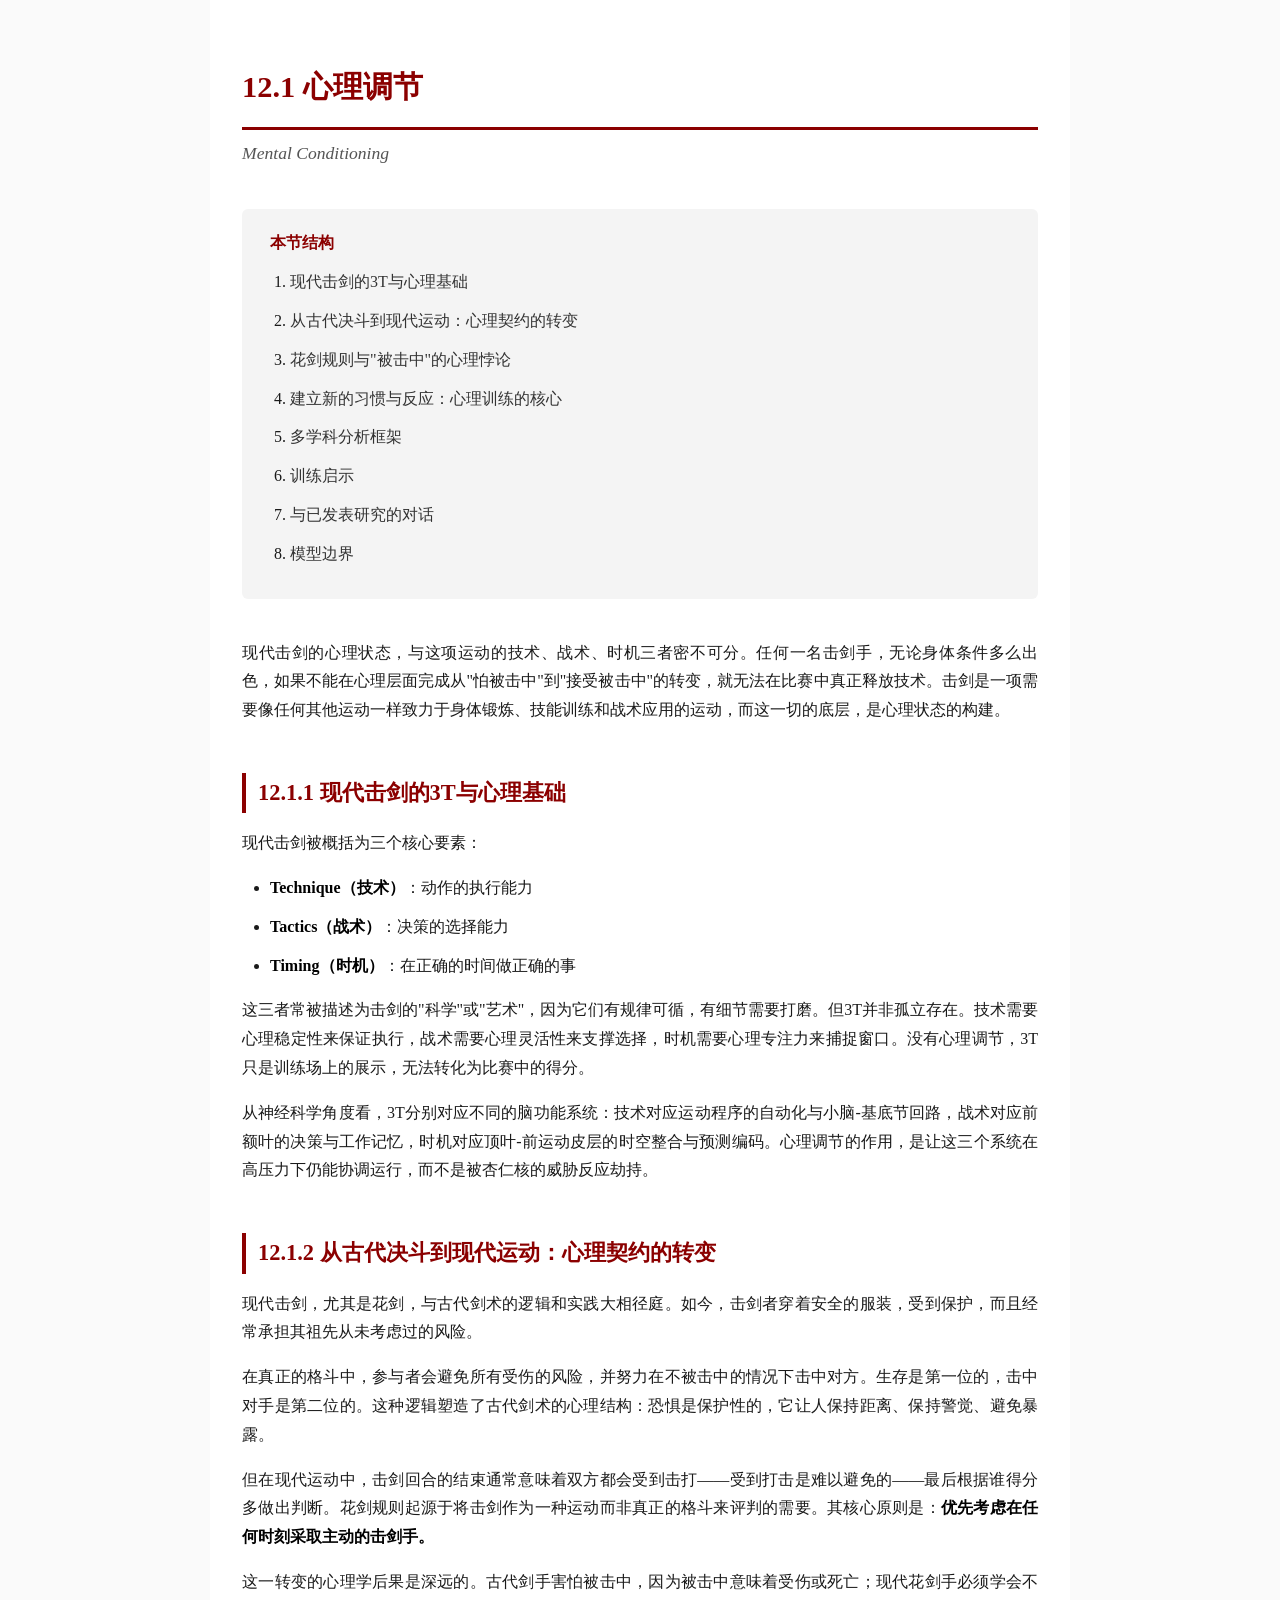
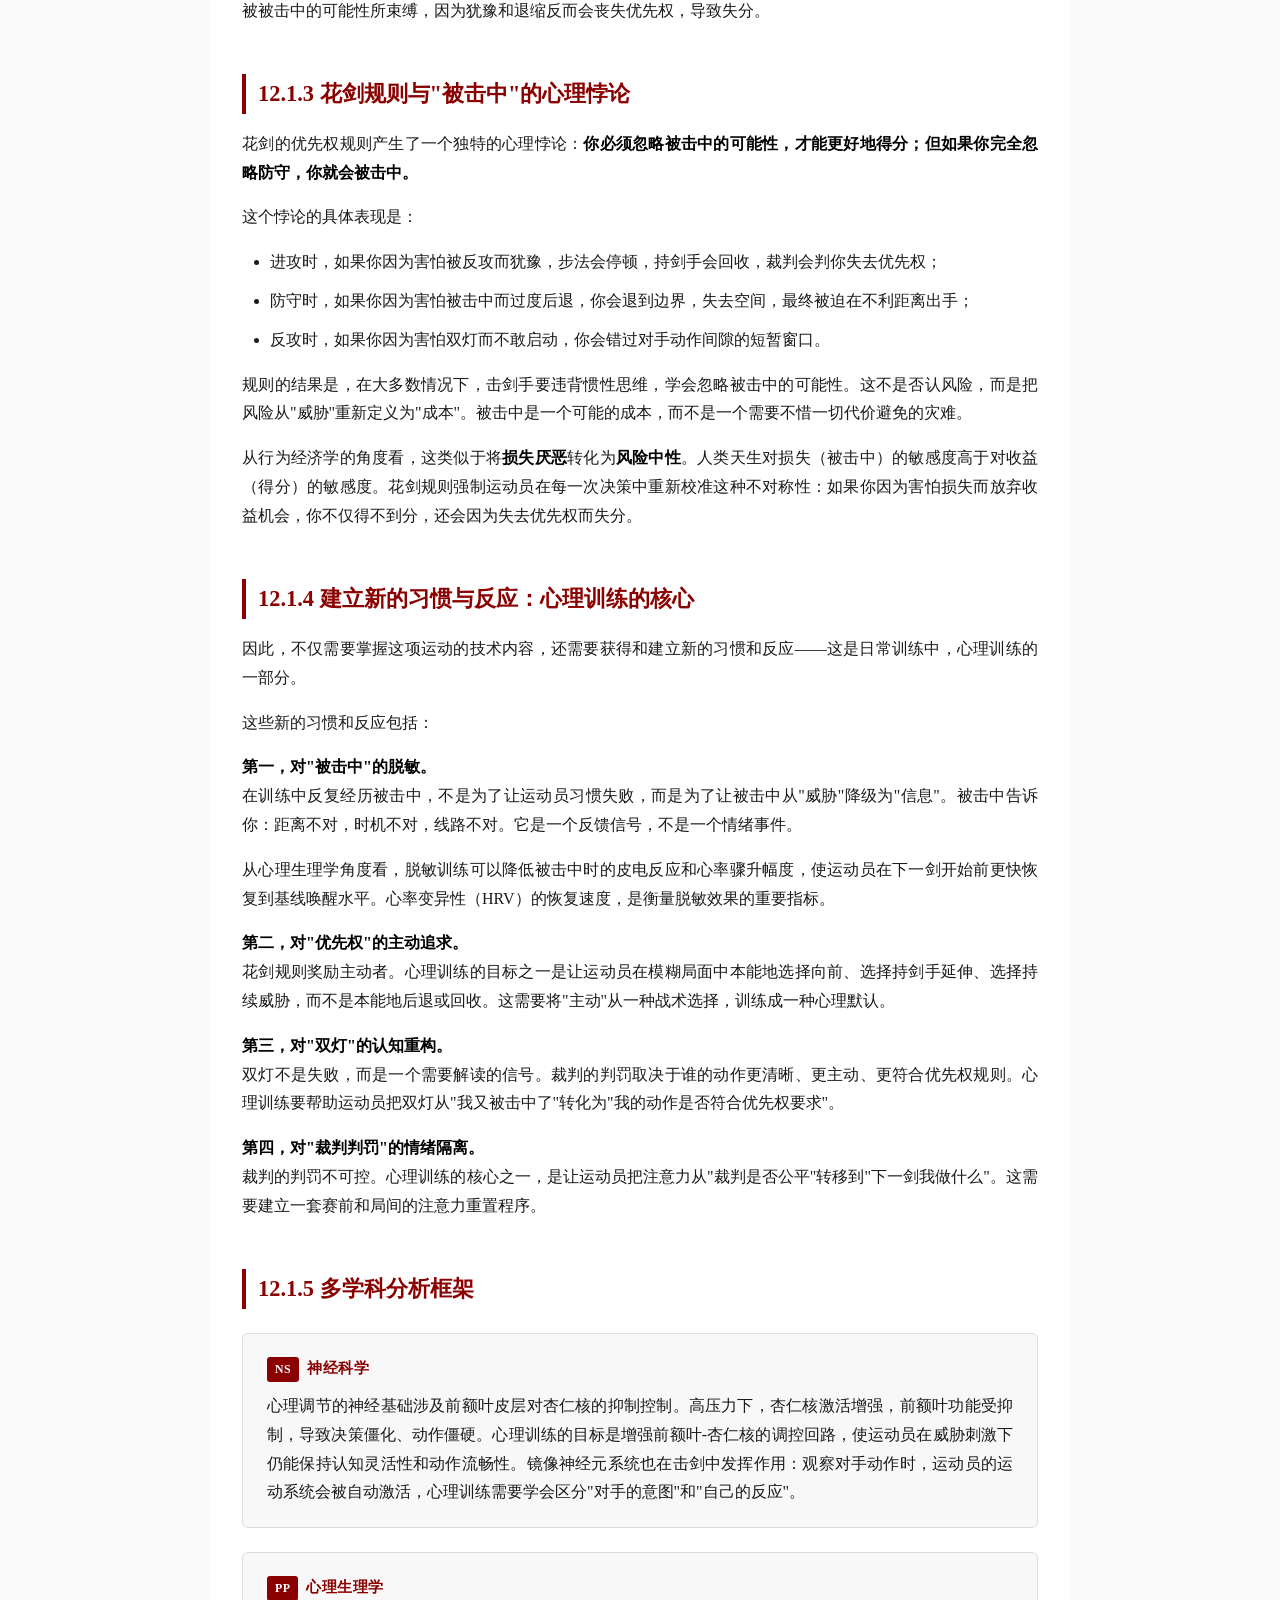
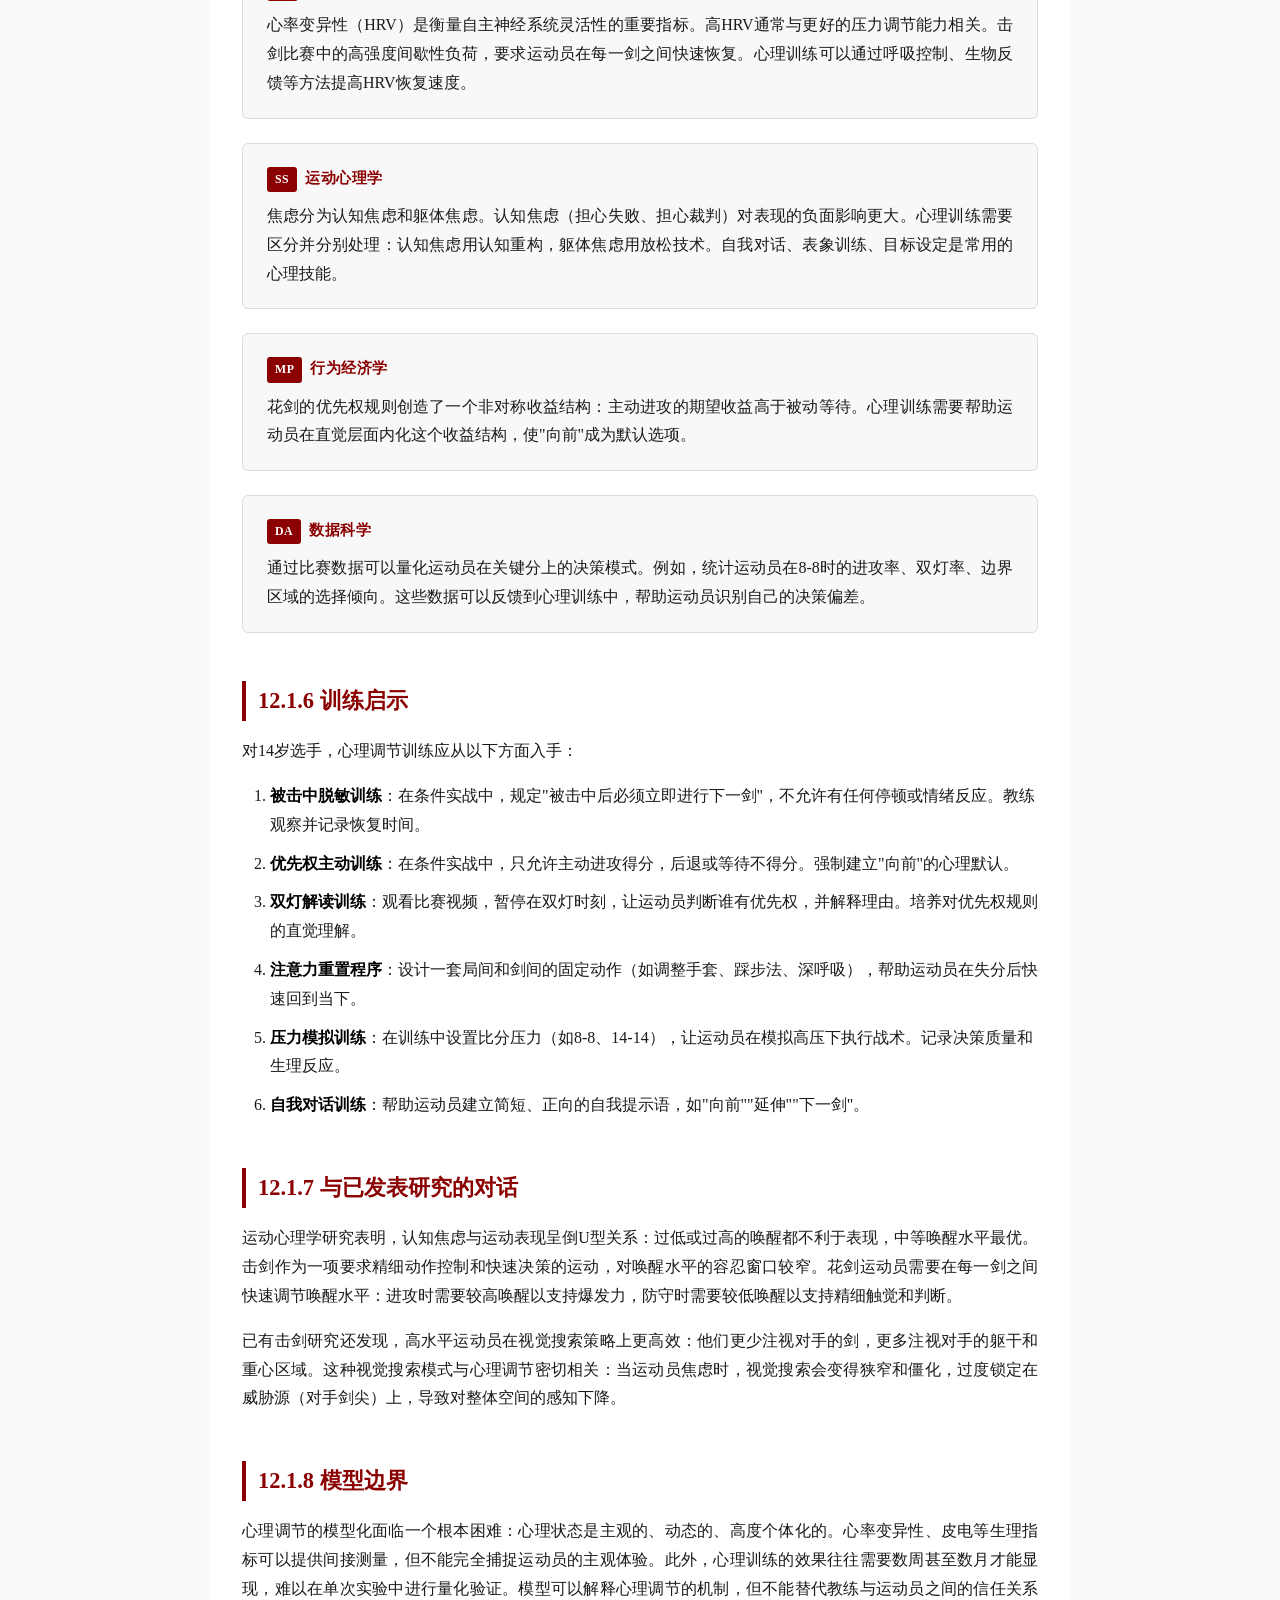
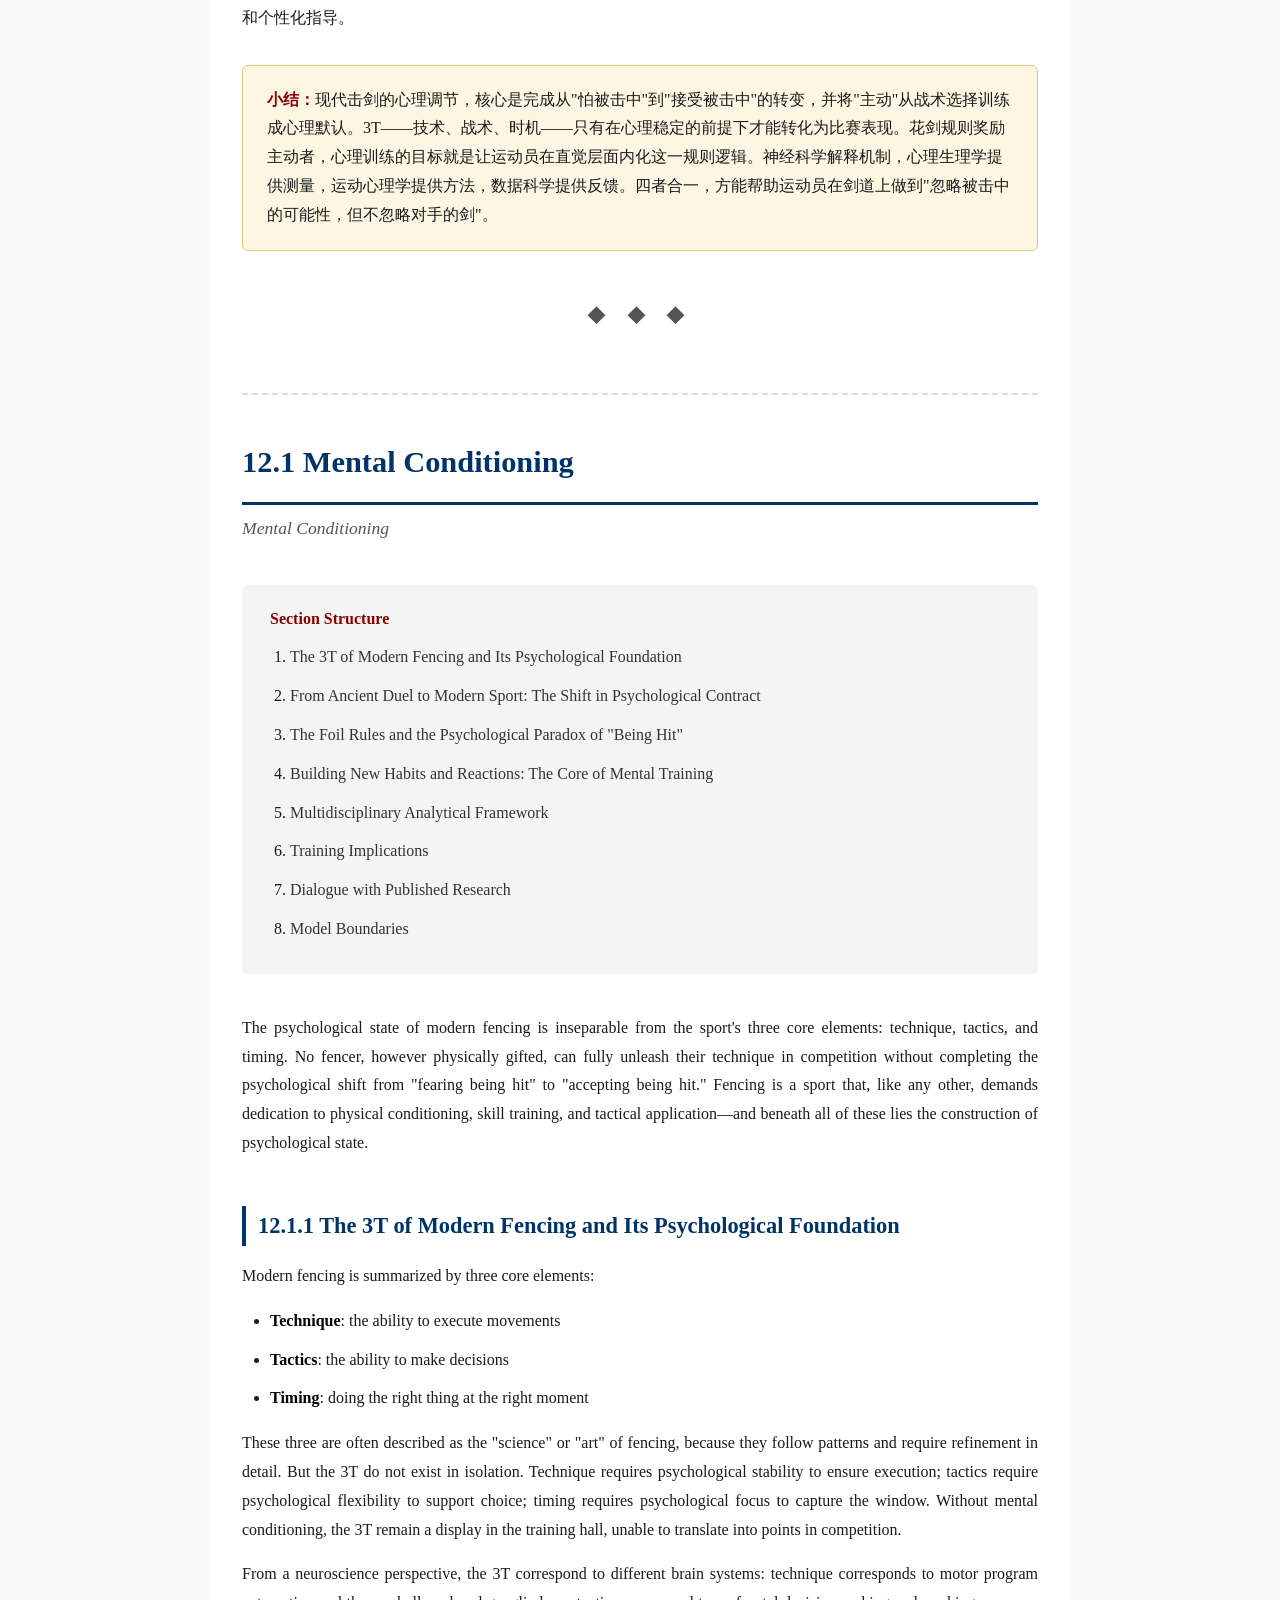
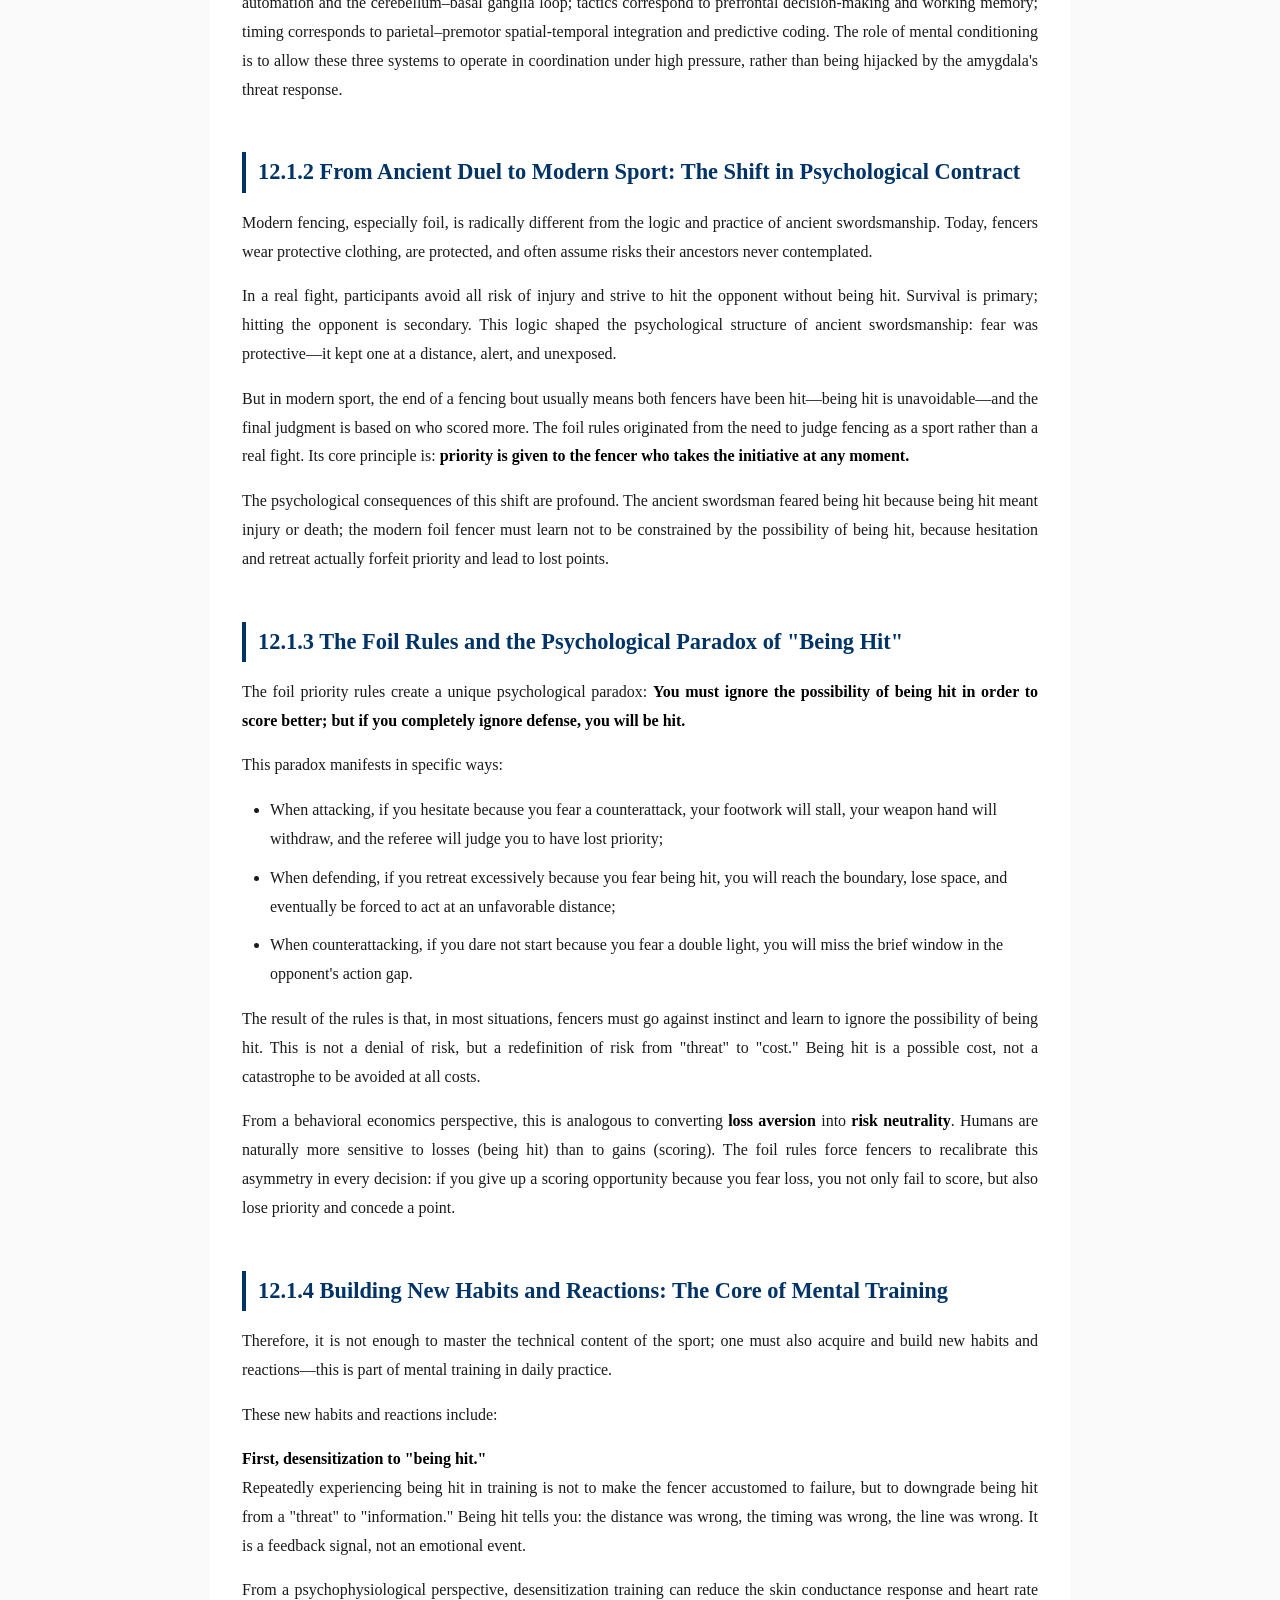
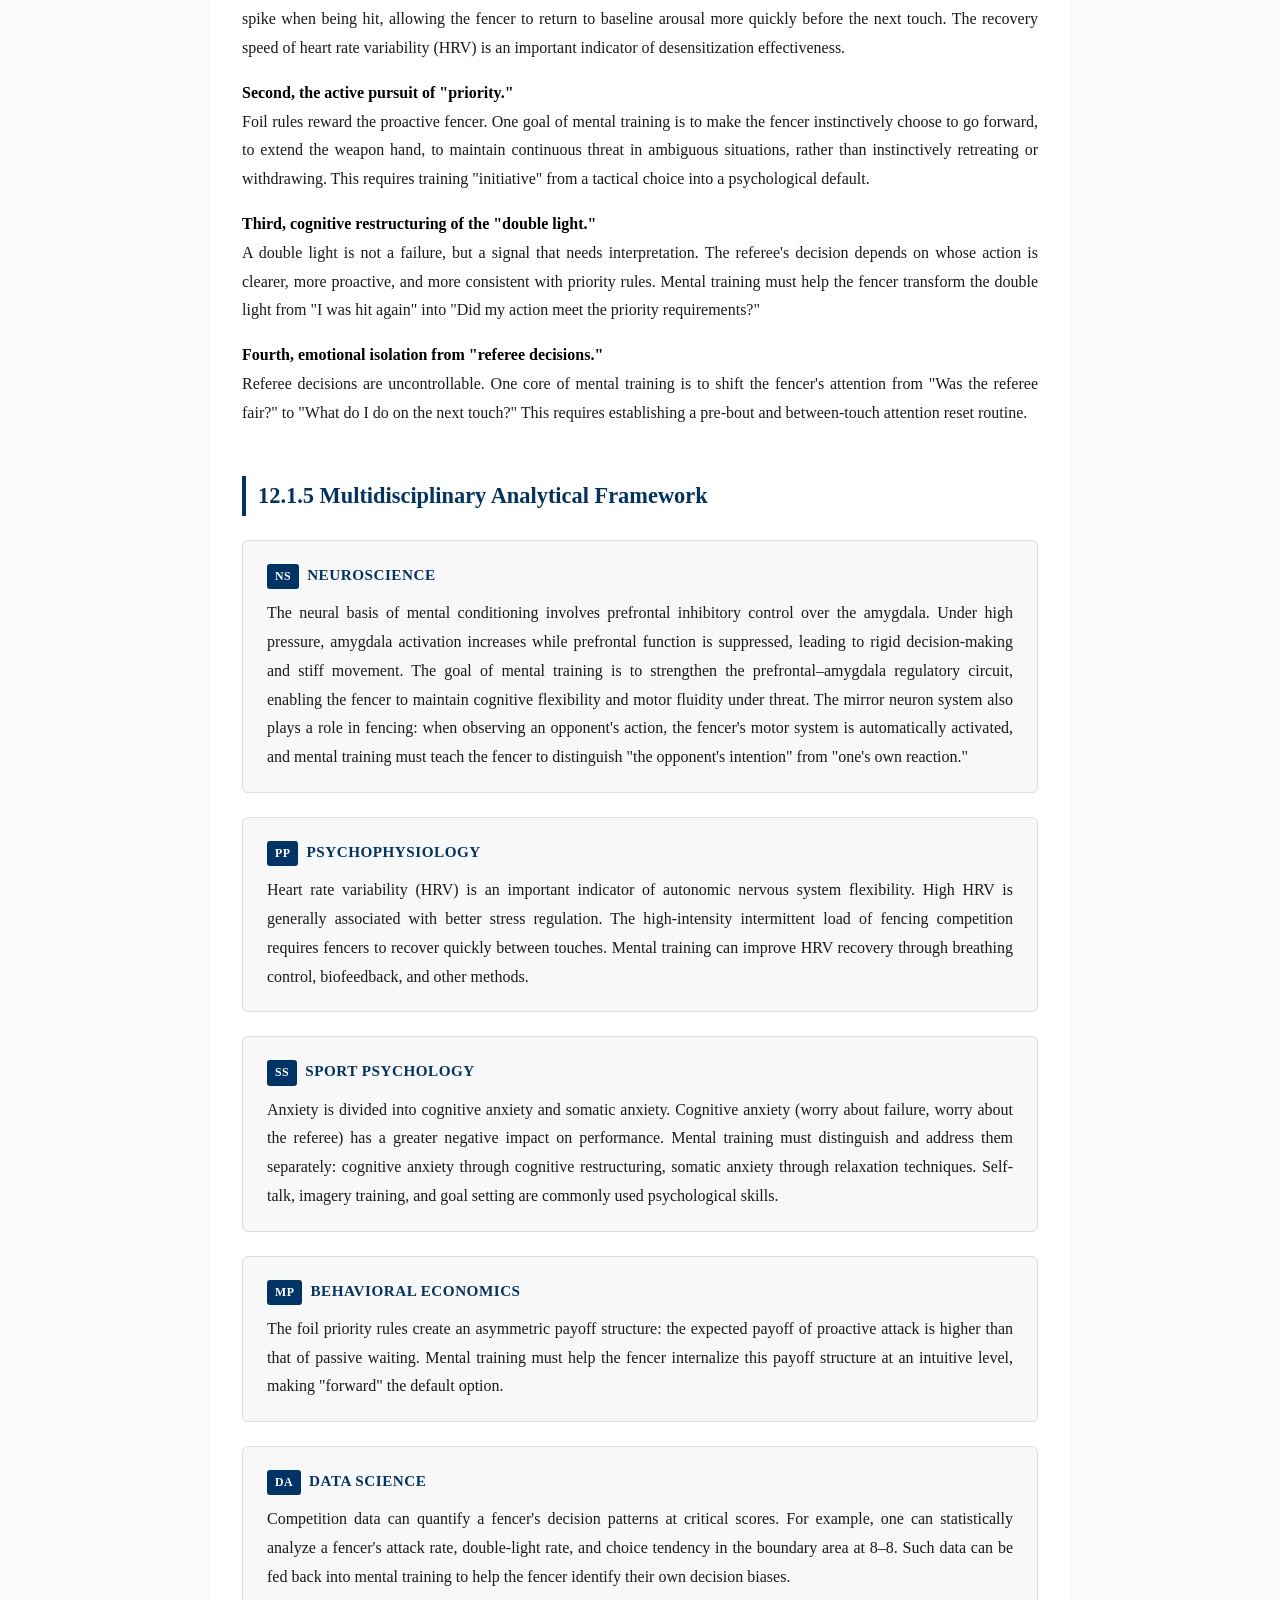
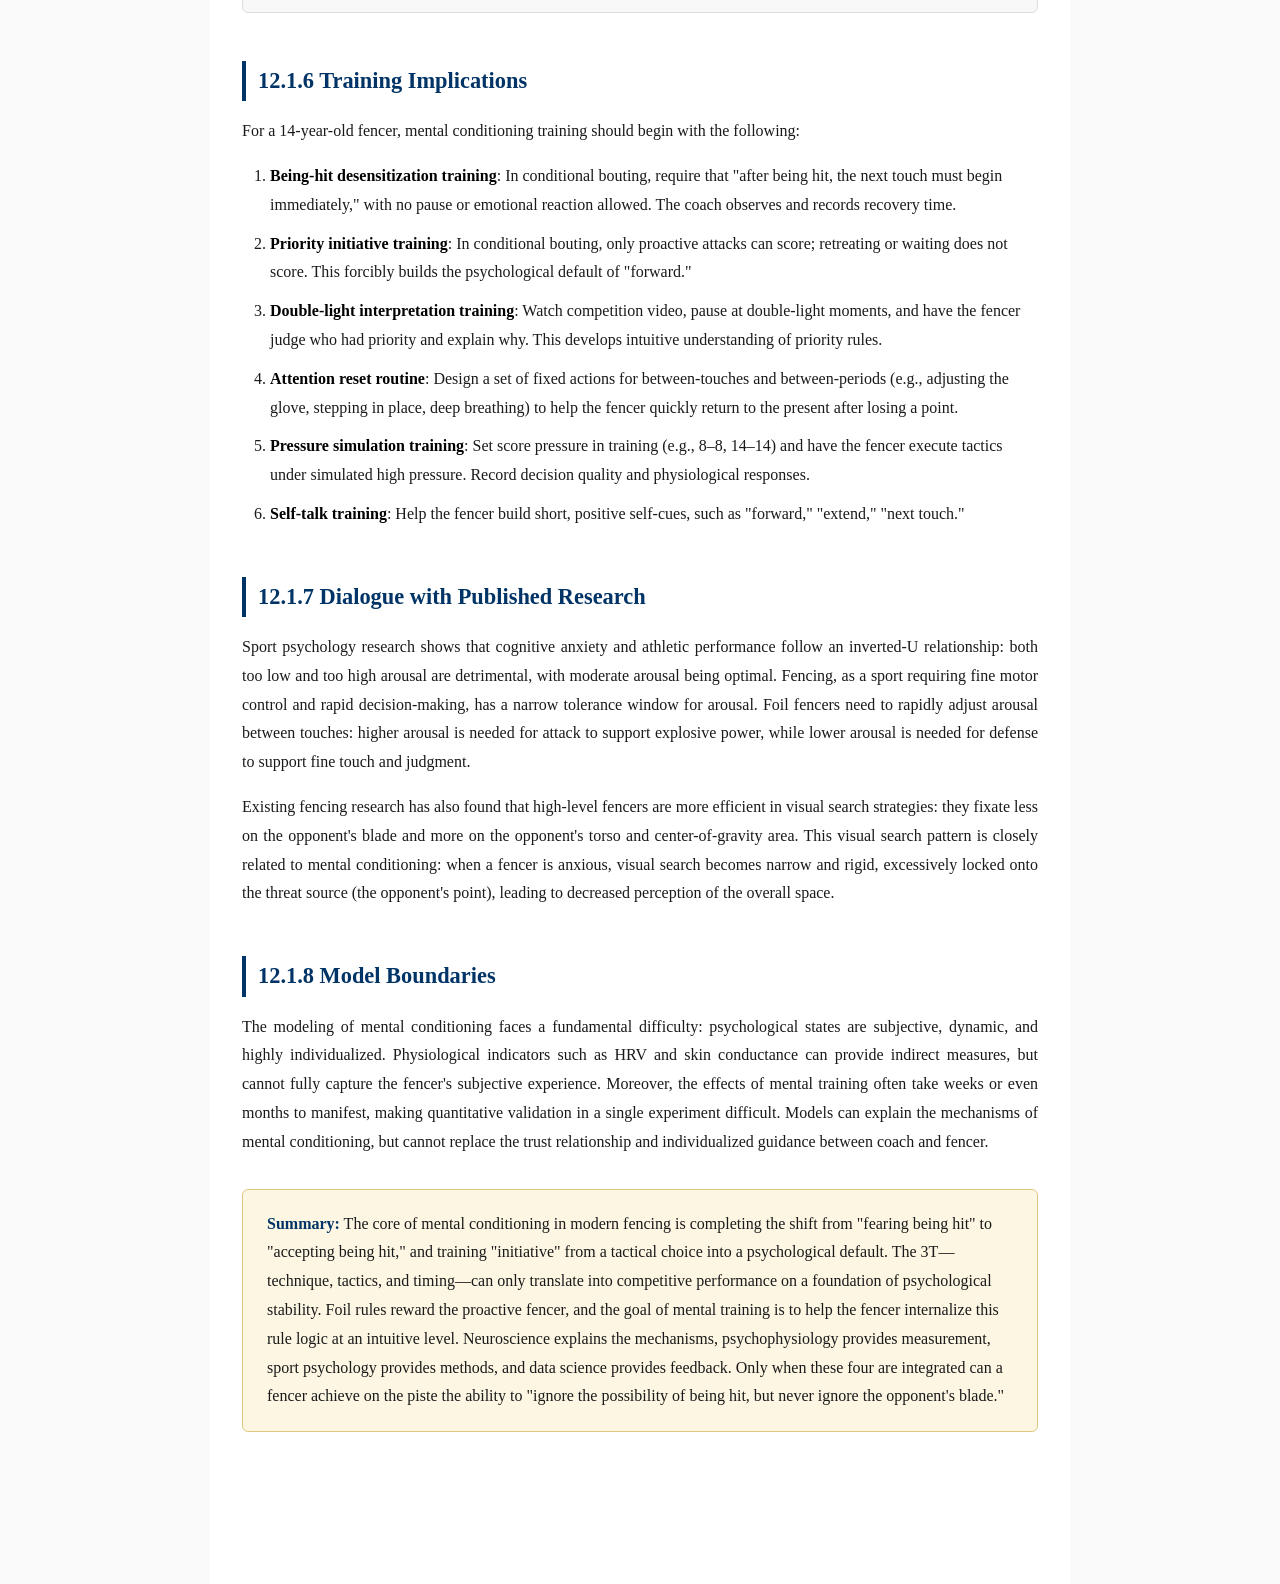
==== 12_1.html @ cbefddd9 "Add HTML structure for mental conditioning section This HTML file introduces a section on mental con" ====
<!DOCTYPE html>
<html lang="zh-CN">
<head>
<meta charset="UTF-8">
<meta name="viewport" content="width=device-width, initial-scale=1.0">
<title>12.1 心理调节 | Mental Conditioning</title>
<style>
  :root {
    --text: #1a1a1a;
    --muted: #555;
    --accent: #8b0000;
    --border: #ddd;
    --bg: #fafafa;
    --en-accent: #003366;
  }

  * { box-sizing: border-box; }

  body {
    font-family: "Georgia", "Songti SC", "SimSun", serif;
    line-height: 1.8;
    color: var(--text);
    background: var(--bg);
    margin: 0;
    padding: 0;
  }

  .container {
    max-width: 860px;
    margin: 0 auto;
    padding: 60px 32px 120px;
    background: #fff;
  }

  h1 {
    font-size: 1.9em;
    color: var(--accent);
    border-bottom: 3px solid var(--accent);
    padding-bottom: 12px;
    margin-top: 0;
    margin-bottom: 8px;
  }

  .subtitle {
    font-size: 1.1em;
    color: var(--muted);
    font-style: italic;
    margin-bottom: 40px;
  }

  h2 {
    font-size: 1.4em;
    color: var(--accent);
    margin-top: 48px;
    margin-bottom: 16px;
    padding-left: 12px;
    border-left: 4px solid var(--accent);
  }

  h3 {
    font-size: 1.15em;
    color: #333;
    margin-top: 32px;
    margin-bottom: 12px;
  }

  p {
    margin: 0 0 16px;
    text-align: justify;
  }

  ol, ul {
    margin: 0 0 16px;
    padding-left: 28px;
  }

  li {
    margin-bottom: 10px;
  }

  strong {
    color: #000;
    font-weight: 700;
  }

  em {
    color: var(--muted);
  }

  blockquote {
    border-left: 3px solid var(--border);
    margin: 20px 0;
    padding: 12px 20px;
    background: #f8f8f8;
    color: #333;
    font-style: italic;
  }

  .box {
    background: #f8f8f8;
    border: 1px solid var(--border);
    border-radius: 6px;
    padding: 20px 24px;
    margin: 24px 0;
  }

  .box-title {
    font-weight: 700;
    color: var(--accent);
    margin-bottom: 10px;
    font-size: 0.95em;
    text-transform: uppercase;
    letter-spacing: 0.5px;
  }

  .dimension {
    display: inline-block;
    background: var(--accent);
    color: #fff;
    font-size: 0.78em;
    font-weight: 700;
    padding: 2px 8px;
    border-radius: 3px;
    margin-right: 8px;
    vertical-align: middle;
  }

  .divider {
    text-align: center;
    color: var(--muted);
    margin: 48px 0;
    font-size: 1.2em;
    letter-spacing: 8px;
  }

  .en-section {
    border-top: 2px dashed var(--border);
    margin-top: 60px;
    padding-top: 40px;
  }

  .en-section h1 {
    color: var(--en-accent);
    border-bottom-color: var(--en-accent);
  }

  .en-section h2 {
    color: var(--en-accent);
    border-left-color: var(--en-accent);
  }

  .en-section .dimension {
    background: var(--en-accent);
  }

  .en-section .box-title {
    color: var(--en-accent);
  }

  .summary {
    background: #fdf6e3;
    border: 1px solid #e0c97f;
    border-radius: 6px;
    padding: 20px 24px;
    margin: 32px 0;
  }

  .summary strong {
    color: var(--accent);
  }

  .en-section .summary strong {
    color: var(--en-accent);
  }

  .toc {
    background: #f4f4f4;
    border-radius: 6px;
    padding: 20px 28px;
    margin-bottom: 40px;
  }

  .toc-title {
    font-weight: 700;
    margin-bottom: 10px;
    color: var(--accent);
  }

  .toc ol {
    margin: 0;
    padding-left: 20px;
  }

  .toc a {
    color: #333;
    text-decoration: none;
  }

  .toc a:hover {
    color: var(--accent);
    text-decoration: underline;
  }

  @media (max-width: 600px) {
    .container { padding: 32px 18px 80px; }
    h1 { font-size: 1.5em; }
    h2 { font-size: 1.2em; }
    body { font-size: 15px; }
  }
</style>
</head>
<body>
<div class="container">

<!-- ==================== 中文版 ==================== -->
<h1>12.1 心理调节</h1>
<div class="subtitle">Mental Conditioning</div>

<div class="toc">
  <div class="toc-title">本节结构</div>
  <ol>
    <li><a href="#zh-1">现代击剑的3T与心理基础</a></li>
    <li><a href="#zh-2">从古代决斗到现代运动：心理契约的转变</a></li>
    <li><a href="#zh-3">花剑规则与"被击中"的心理悖论</a></li>
    <li><a href="#zh-4">建立新的习惯与反应：心理训练的核心</a></li>
    <li><a href="#zh-5">多学科分析框架</a></li>
    <li><a href="#zh-6">训练启示</a></li>
    <li><a href="#zh-7">与已发表研究的对话</a></li>
    <li><a href="#zh-8">模型边界</a></li>
  </ol>
</div>

<p>现代击剑的心理状态，与这项运动的技术、战术、时机三者密不可分。任何一名击剑手，无论身体条件多么出色，如果不能在心理层面完成从"怕被击中"到"接受被击中"的转变，就无法在比赛中真正释放技术。击剑是一项需要像任何其他运动一样致力于身体锻炼、技能训练和战术应用的运动，而这一切的底层，是心理状态的构建。</p>

<h2 id="zh-1">12.1.1 现代击剑的3T与心理基础</h2>

<p>现代击剑被概括为三个核心要素：</p>

<ul>
  <li><strong>Technique（技术）</strong>：动作的执行能力</li>
  <li><strong>Tactics（战术）</strong>：决策的选择能力</li>
  <li><strong>Timing（时机）</strong>：在正确的时间做正确的事</li>
</ul>

<p>这三者常被描述为击剑的"科学"或"艺术"，因为它们有规律可循，有细节需要打磨。但3T并非孤立存在。技术需要心理稳定性来保证执行，战术需要心理灵活性来支撑选择，时机需要心理专注力来捕捉窗口。没有心理调节，3T只是训练场上的展示，无法转化为比赛中的得分。</p>

<p>从神经科学角度看，3T分别对应不同的脑功能系统：技术对应运动程序的自动化与小脑-基底节回路，战术对应前额叶的决策与工作记忆，时机对应顶叶-前运动皮层的时空整合与预测编码。心理调节的作用，是让这三个系统在高压力下仍能协调运行，而不是被杏仁核的威胁反应劫持。</p>

<h2 id="zh-2">12.1.2 从古代决斗到现代运动：心理契约的转变</h2>

<p>现代击剑，尤其是花剑，与古代剑术的逻辑和实践大相径庭。如今，击剑者穿着安全的服装，受到保护，而且经常承担其祖先从未考虑过的风险。</p>

<p>在真正的格斗中，参与者会避免所有受伤的风险，并努力在不被击中的情况下击中对方。生存是第一位的，击中对手是第二位的。这种逻辑塑造了古代剑术的心理结构：恐惧是保护性的，它让人保持距离、保持警觉、避免暴露。</p>

<p>但在现代运动中，击剑回合的结束通常意味着双方都会受到击打——受到打击是难以避免的——最后根据谁得分多做出判断。花剑规则起源于将击剑作为一种运动而非真正的格斗来评判的需要。其核心原则是：<strong>优先考虑在任何时刻采取主动的击剑手。</strong></p>

<p>这一转变的心理学后果是深远的。古代剑手害怕被击中，因为被击中意味着受伤或死亡；现代花剑手必须学会不被被击中的可能性所束缚，因为犹豫和退缩反而会丧失优先权，导致失分。</p>

<h2 id="zh-3">12.1.3 花剑规则与"被击中"的心理悖论</h2>

<p>花剑的优先权规则产生了一个独特的心理悖论：<strong>你必须忽略被击中的可能性，才能更好地得分；但如果你完全忽略防守，你就会被击中。</strong></p>

<p>这个悖论的具体表现是：</p>

<ul>
  <li>进攻时，如果你因为害怕被反攻而犹豫，步法会停顿，持剑手会回收，裁判会判你失去优先权；</li>
  <li>防守时，如果你因为害怕被击中而过度后退，你会退到边界，失去空间，最终被迫在不利距离出手；</li>
  <li>反攻时，如果你因为害怕双灯而不敢启动，你会错过对手动作间隙的短暂窗口。</li>
</ul>

<p>规则的结果是，在大多数情况下，击剑手要违背惯性思维，学会忽略被击中的可能性。这不是否认风险，而是把风险从"威胁"重新定义为"成本"。被击中是一个可能的成本，而不是一个需要不惜一切代价避免的灾难。</p>

<p>从行为经济学的角度看，这类似于将<strong>损失厌恶</strong>转化为<strong>风险中性</strong>。人类天生对损失（被击中）的敏感度高于对收益（得分）的敏感度。花剑规则强制运动员在每一次决策中重新校准这种不对称性：如果你因为害怕损失而放弃收益机会，你不仅得不到分，还会因为失去优先权而失分。</p>

<h2 id="zh-4">12.1.4 建立新的习惯与反应：心理训练的核心</h2>

<p>因此，不仅需要掌握这项运动的技术内容，还需要获得和建立新的习惯和反应——这是日常训练中，心理训练的一部分。</p>

<p>这些新的习惯和反应包括：</p>

<p><strong>第一，对"被击中"的脱敏。</strong><br>
在训练中反复经历被击中，不是为了让运动员习惯失败，而是为了让被击中从"威胁"降级为"信息"。被击中告诉你：距离不对，时机不对，线路不对。它是一个反馈信号，不是一个情绪事件。</p>

<p>从心理生理学角度看，脱敏训练可以降低被击中时的皮电反应和心率骤升幅度，使运动员在下一剑开始前更快恢复到基线唤醒水平。心率变异性（HRV）的恢复速度，是衡量脱敏效果的重要指标。</p>

<p><strong>第二，对"优先权"的主动追求。</strong><br>
花剑规则奖励主动者。心理训练的目标之一是让运动员在模糊局面中本能地选择向前、选择持剑手延伸、选择持续威胁，而不是本能地后退或回收。这需要将"主动"从一种战术选择，训练成一种心理默认。</p>

<p><strong>第三，对"双灯"的认知重构。</strong><br>
双灯不是失败，而是一个需要解读的信号。裁判的判罚取决于谁的动作更清晰、更主动、更符合优先权规则。心理训练要帮助运动员把双灯从"我又被击中了"转化为"我的动作是否符合优先权要求"。</p>

<p><strong>第四，对"裁判判罚"的情绪隔离。</strong><br>
裁判的判罚不可控。心理训练的核心之一，是让运动员把注意力从"裁判是否公平"转移到"下一剑我做什么"。这需要建立一套赛前和局间的注意力重置程序。</p>

<h2 id="zh-5">12.1.5 多学科分析框架</h2>

<div class="box">
  <div class="box-title"><span class="dimension">NS</span>神经科学</div>
  <p style="margin-bottom:0;">心理调节的神经基础涉及前额叶皮层对杏仁核的抑制控制。高压力下，杏仁核激活增强，前额叶功能受抑制，导致决策僵化、动作僵硬。心理训练的目标是增强前额叶-杏仁核的调控回路，使运动员在威胁刺激下仍能保持认知灵活性和动作流畅性。镜像神经元系统也在击剑中发挥作用：观察对手动作时，运动员的运动系统会被自动激活，心理训练需要学会区分"对手的意图"和"自己的反应"。</p>
</div>

<div class="box">
  <div class="box-title"><span class="dimension">PP</span>心理生理学</div>
  <p style="margin-bottom:0;">心率变异性（HRV）是衡量自主神经系统灵活性的重要指标。高HRV通常与更好的压力调节能力相关。击剑比赛中的高强度间歇性负荷，要求运动员在每一剑之间快速恢复。心理训练可以通过呼吸控制、生物反馈等方法提高HRV恢复速度。</p>
</div>

<div class="box">
  <div class="box-title"><span class="dimension">SS</span>运动心理学</div>
  <p style="margin-bottom:0;">焦虑分为认知焦虑和躯体焦虑。认知焦虑（担心失败、担心裁判）对表现的负面影响更大。心理训练需要区分并分别处理：认知焦虑用认知重构，躯体焦虑用放松技术。自我对话、表象训练、目标设定是常用的心理技能。</p>
</div>

<div class="box">
  <div class="box-title"><span class="dimension">MP</span>行为经济学</div>
  <p style="margin-bottom:0;">花剑的优先权规则创造了一个非对称收益结构：主动进攻的期望收益高于被动等待。心理训练需要帮助运动员在直觉层面内化这个收益结构，使"向前"成为默认选项。</p>
</div>

<div class="box">
  <div class="box-title"><span class="dimension">DA</span>数据科学</div>
  <p style="margin-bottom:0;">通过比赛数据可以量化运动员在关键分上的决策模式。例如，统计运动员在8-8时的进攻率、双灯率、边界区域的选择倾向。这些数据可以反馈到心理训练中，帮助运动员识别自己的决策偏差。</p>
</div>

<h2 id="zh-6">12.1.6 训练启示</h2>

<p>对14岁选手，心理调节训练应从以下方面入手：</p>

<ol>
  <li><strong>被击中脱敏训练</strong>：在条件实战中，规定"被击中后必须立即进行下一剑"，不允许有任何停顿或情绪反应。教练观察并记录恢复时间。</li>
  <li><strong>优先权主动训练</strong>：在条件实战中，只允许主动进攻得分，后退或等待不得分。强制建立"向前"的心理默认。</li>
  <li><strong>双灯解读训练</strong>：观看比赛视频，暂停在双灯时刻，让运动员判断谁有优先权，并解释理由。培养对优先权规则的直觉理解。</li>
  <li><strong>注意力重置程序</strong>：设计一套局间和剑间的固定动作（如调整手套、踩步法、深呼吸），帮助运动员在失分后快速回到当下。</li>
  <li><strong>压力模拟训练</strong>：在训练中设置比分压力（如8-8、14-14），让运动员在模拟高压下执行战术。记录决策质量和生理反应。</li>
  <li><strong>自我对话训练</strong>：帮助运动员建立简短、正向的自我提示语，如"向前""延伸""下一剑"。</li>
</ol>

<h2 id="zh-7">12.1.7 与已发表研究的对话</h2>

<p>运动心理学研究表明，认知焦虑与运动表现呈倒U型关系：过低或过高的唤醒都不利于表现，中等唤醒水平最优。击剑作为一项要求精细动作控制和快速决策的运动，对唤醒水平的容忍窗口较窄。花剑运动员需要在每一剑之间快速调节唤醒水平：进攻时需要较高唤醒以支持爆发力，防守时需要较低唤醒以支持精细触觉和判断。</p>

<p>已有击剑研究还发现，高水平运动员在视觉搜索策略上更高效：他们更少注视对手的剑，更多注视对手的躯干和重心区域。这种视觉搜索模式与心理调节密切相关：当运动员焦虑时，视觉搜索会变得狭窄和僵化，过度锁定在威胁源（对手剑尖）上，导致对整体空间的感知下降。</p>

<h2 id="zh-8">12.1.8 模型边界</h2>

<p>心理调节的模型化面临一个根本困难：心理状态是主观的、动态的、高度个体化的。心率变异性、皮电等生理指标可以提供间接测量，但不能完全捕捉运动员的主观体验。此外，心理训练的效果往往需要数周甚至数月才能显现，难以在单次实验中进行量化验证。模型可以解释心理调节的机制，但不能替代教练与运动员之间的信任关系和个性化指导。</p>

<div class="summary">
  <strong>小结：</strong>现代击剑的心理调节，核心是完成从"怕被击中"到"接受被击中"的转变，并将"主动"从战术选择训练成心理默认。3T——技术、战术、时机——只有在心理稳定的前提下才能转化为比赛表现。花剑规则奖励主动者，心理训练的目标就是让运动员在直觉层面内化这一规则逻辑。神经科学解释机制，心理生理学提供测量，运动心理学提供方法，数据科学提供反馈。四者合一，方能帮助运动员在剑道上做到"忽略被击中的可能性，但不忽略对手的剑"。
</div>

<div class="divider">◆ ◆ ◆</div>

<!-- ==================== 英文版 ==================== -->
<div class="en-section">

<h1>12.1 Mental Conditioning</h1>
<div class="subtitle">Mental Conditioning</div>

<div class="toc">
  <div class="toc-title">Section Structure</div>
  <ol>
    <li><a href="#en-1">The 3T of Modern Fencing and Its Psychological Foundation</a></li>
    <li><a href="#en-2">From Ancient Duel to Modern Sport: The Shift in Psychological Contract</a></li>
    <li><a href="#en-3">The Foil Rules and the Psychological Paradox of "Being Hit"</a></li>
    <li><a href="#en-4">Building New Habits and Reactions: The Core of Mental Training</a></li>
    <li><a href="#en-5">Multidisciplinary Analytical Framework</a></li>
    <li><a href="#en-6">Training Implications</a></li>
    <li><a href="#en-7">Dialogue with Published Research</a></li>
    <li><a href="#en-8">Model Boundaries</a></li>
  </ol>
</div>

<p>The psychological state of modern fencing is inseparable from the sport's three core elements: technique, tactics, and timing. No fencer, however physically gifted, can fully unleash their technique in competition without completing the psychological shift from "fearing being hit" to "accepting being hit." Fencing is a sport that, like any other, demands dedication to physical conditioning, skill training, and tactical application—and beneath all of these lies the construction of psychological state.</p>

<h2 id="en-1">12.1.1 The 3T of Modern Fencing and Its Psychological Foundation</h2>

<p>Modern fencing is summarized by three core elements:</p>

<ul>
  <li><strong>Technique</strong>: the ability to execute movements</li>
  <li><strong>Tactics</strong>: the ability to make decisions</li>
  <li><strong>Timing</strong>: doing the right thing at the right moment</li>
</ul>

<p>These three are often described as the "science" or "art" of fencing, because they follow patterns and require refinement in detail. But the 3T do not exist in isolation. Technique requires psychological stability to ensure execution; tactics require psychological flexibility to support choice; timing requires psychological focus to capture the window. Without mental conditioning, the 3T remain a display in the training hall, unable to translate into points in competition.</p>

<p>From a neuroscience perspective, the 3T correspond to different brain systems: technique corresponds to motor program automation and the cerebellum–basal ganglia loop; tactics correspond to prefrontal decision-making and working memory; timing corresponds to parietal–premotor spatial-temporal integration and predictive coding. The role of mental conditioning is to allow these three systems to operate in coordination under high pressure, rather than being hijacked by the amygdala's threat response.</p>

<h2 id="en-2">12.1.2 From Ancient Duel to Modern Sport: The Shift in Psychological Contract</h2>

<p>Modern fencing, especially foil, is radically different from the logic and practice of ancient swordsmanship. Today, fencers wear protective clothing, are protected, and often assume risks their ancestors never contemplated.</p>

<p>In a real fight, participants avoid all risk of injury and strive to hit the opponent without being hit. Survival is primary; hitting the opponent is secondary. This logic shaped the psychological structure of ancient swordsmanship: fear was protective—it kept one at a distance, alert, and unexposed.</p>

<p>But in modern sport, the end of a fencing bout usually means both fencers have been hit—being hit is unavoidable—and the final judgment is based on who scored more. The foil rules originated from the need to judge fencing as a sport rather than a real fight. Its core principle is: <strong>priority is given to the fencer who takes the initiative at any moment.</strong></p>

<p>The psychological consequences of this shift are profound. The ancient swordsman feared being hit because being hit meant injury or death; the modern foil fencer must learn not to be constrained by the possibility of being hit, because hesitation and retreat actually forfeit priority and lead to lost points.</p>

<h2 id="en-3">12.1.3 The Foil Rules and the Psychological Paradox of "Being Hit"</h2>

<p>The foil priority rules create a unique psychological paradox: <strong>You must ignore the possibility of being hit in order to score better; but if you completely ignore defense, you will be hit.</strong></p>

<p>This paradox manifests in specific ways:</p>

<ul>
  <li>When attacking, if you hesitate because you fear a counterattack, your footwork will stall, your weapon hand will withdraw, and the referee will judge you to have lost priority;</li>
  <li>When defending, if you retreat excessively because you fear being hit, you will reach the boundary, lose space, and eventually be forced to act at an unfavorable distance;</li>
  <li>When counterattacking, if you dare not start because you fear a double light, you will miss the brief window in the opponent's action gap.</li>
</ul>

<p>The result of the rules is that, in most situations, fencers must go against instinct and learn to ignore the possibility of being hit. This is not a denial of risk, but a redefinition of risk from "threat" to "cost." Being hit is a possible cost, not a catastrophe to be avoided at all costs.</p>

<p>From a behavioral economics perspective, this is analogous to converting <strong>loss aversion</strong> into <strong>risk neutrality</strong>. Humans are naturally more sensitive to losses (being hit) than to gains (scoring). The foil rules force fencers to recalibrate this asymmetry in every decision: if you give up a scoring opportunity because you fear loss, you not only fail to score, but also lose priority and concede a point.</p>

<h2 id="en-4">12.1.4 Building New Habits and Reactions: The Core of Mental Training</h2>

<p>Therefore, it is not enough to master the technical content of the sport; one must also acquire and build new habits and reactions—this is part of mental training in daily practice.</p>

<p>These new habits and reactions include:</p>

<p><strong>First, desensitization to "being hit."</strong><br>
Repeatedly experiencing being hit in training is not to make the fencer accustomed to failure, but to downgrade being hit from a "threat" to "information." Being hit tells you: the distance was wrong, the timing was wrong, the line was wrong. It is a feedback signal, not an emotional event.</p>

<p>From a psychophysiological perspective, desensitization training can reduce the skin conductance response and heart rate spike when being hit, allowing the fencer to return to baseline arousal more quickly before the next touch. The recovery speed of heart rate variability (HRV) is an important indicator of desensitization effectiveness.</p>

<p><strong>Second, the active pursuit of "priority."</strong><br>
Foil rules reward the proactive fencer. One goal of mental training is to make the fencer instinctively choose to go forward, to extend the weapon hand, to maintain continuous threat in ambiguous situations, rather than instinctively retreating or withdrawing. This requires training "initiative" from a tactical choice into a psychological default.</p>

<p><strong>Third, cognitive restructuring of the "double light."</strong><br>
A double light is not a failure, but a signal that needs interpretation. The referee's decision depends on whose action is clearer, more proactive, and more consistent with priority rules. Mental training must help the fencer transform the double light from "I was hit again" into "Did my action meet the priority requirements?"</p>

<p><strong>Fourth, emotional isolation from "referee decisions."</strong><br>
Referee decisions are uncontrollable. One core of mental training is to shift the fencer's attention from "Was the referee fair?" to "What do I do on the next touch?" This requires establishing a pre-bout and between-touch attention reset routine.</p>

<h2 id="en-5">12.1.5 Multidisciplinary Analytical Framework</h2>

<div class="box">
  <div class="box-title"><span class="dimension">NS</span>Neuroscience</div>
  <p style="margin-bottom:0;">The neural basis of mental conditioning involves prefrontal inhibitory control over the amygdala. Under high pressure, amygdala activation increases while prefrontal function is suppressed, leading to rigid decision-making and stiff movement. The goal of mental training is to strengthen the prefrontal–amygdala regulatory circuit, enabling the fencer to maintain cognitive flexibility and motor fluidity under threat. The mirror neuron system also plays a role in fencing: when observing an opponent's action, the fencer's motor system is automatically activated, and mental training must teach the fencer to distinguish "the opponent's intention" from "one's own reaction."</p>
</div>

<div class="box">
  <div class="box-title"><span class="dimension">PP</span>Psychophysiology</div>
  <p style="margin-bottom:0;">Heart rate variability (HRV) is an important indicator of autonomic nervous system flexibility. High HRV is generally associated with better stress regulation. The high-intensity intermittent load of fencing competition requires fencers to recover quickly between touches. Mental training can improve HRV recovery through breathing control, biofeedback, and other methods.</p>
</div>

<div class="box">
  <div class="box-title"><span class="dimension">SS</span>Sport Psychology</div>
  <p style="margin-bottom:0;">Anxiety is divided into cognitive anxiety and somatic anxiety. Cognitive anxiety (worry about failure, worry about the referee) has a greater negative impact on performance. Mental training must distinguish and address them separately: cognitive anxiety through cognitive restructuring, somatic anxiety through relaxation techniques. Self-talk, imagery training, and goal setting are commonly used psychological skills.</p>
</div>

<div class="box">
  <div class="box-title"><span class="dimension">MP</span>Behavioral Economics</div>
  <p style="margin-bottom:0;">The foil priority rules create an asymmetric payoff structure: the expected payoff of proactive attack is higher than that of passive waiting. Mental training must help the fencer internalize this payoff structure at an intuitive level, making "forward" the default option.</p>
</div>

<div class="box">
  <div class="box-title"><span class="dimension">DA</span>Data Science</div>
  <p style="margin-bottom:0;">Competition data can quantify a fencer's decision patterns at critical scores. For example, one can statistically analyze a fencer's attack rate, double-light rate, and choice tendency in the boundary area at 8–8. Such data can be fed back into mental training to help the fencer identify their own decision biases.</p>
</div>

<h2 id="en-6">12.1.6 Training Implications</h2>

<p>For a 14-year-old fencer, mental conditioning training should begin with the following:</p>

<ol>
  <li><strong>Being-hit desensitization training</strong>: In conditional bouting, require that "after being hit, the next touch must begin immediately," with no pause or emotional reaction allowed. The coach observes and records recovery time.</li>
  <li><strong>Priority initiative training</strong>: In conditional bouting, only proactive attacks can score; retreating or waiting does not score. This forcibly builds the psychological default of "forward."</li>
  <li><strong>Double-light interpretation training</strong>: Watch competition video, pause at double-light moments, and have the fencer judge who had priority and explain why. This develops intuitive understanding of priority rules.</li>
  <li><strong>Attention reset routine</strong>: Design a set of fixed actions for between-touches and between-periods (e.g., adjusting the glove, stepping in place, deep breathing) to help the fencer quickly return to the present after losing a point.</li>
  <li><strong>Pressure simulation training</strong>: Set score pressure in training (e.g., 8–8, 14–14) and have the fencer execute tactics under simulated high pressure. Record decision quality and physiological responses.</li>
  <li><strong>Self-talk training</strong>: Help the fencer build short, positive self-cues, such as "forward," "extend," "next touch."</li>
</ol>

<h2 id="en-7">12.1.7 Dialogue with Published Research</h2>

<p>Sport psychology research shows that cognitive anxiety and athletic performance follow an inverted-U relationship: both too low and too high arousal are detrimental, with moderate arousal being optimal. Fencing, as a sport requiring fine motor control and rapid decision-making, has a narrow tolerance window for arousal. Foil fencers need to rapidly adjust arousal between touches: higher arousal is needed for attack to support explosive power, while lower arousal is needed for defense to support fine touch and judgment.</p>

<p>Existing fencing research has also found that high-level fencers are more efficient in visual search strategies: they fixate less on the opponent's blade and more on the opponent's torso and center-of-gravity area. This visual search pattern is closely related to mental conditioning: when a fencer is anxious, visual search becomes narrow and rigid, excessively locked onto the threat source (the opponent's point), leading to decreased perception of the overall space.</p>

<h2 id="en-8">12.1.8 Model Boundaries</h2>

<p>The modeling of mental conditioning faces a fundamental difficulty: psychological states are subjective, dynamic, and highly individualized. Physiological indicators such as HRV and skin conductance can provide indirect measures, but cannot fully capture the fencer's subjective experience. Moreover, the effects of mental training often take weeks or even months to manifest, making quantitative validation in a single experiment difficult. Models can explain the mechanisms of mental conditioning, but cannot replace the trust relationship and individualized guidance between coach and fencer.</p>

<div class="summary">
  <strong>Summary:</strong> The core of mental conditioning in modern fencing is completing the shift from "fearing being hit" to "accepting being hit," and training "initiative" from a tactical choice into a psychological default. The 3T—technique, tactics, and timing—can only translate into competitive performance on a foundation of psychological stability. Foil rules reward the proactive fencer, and the goal of mental training is to help the fencer internalize this rule logic at an intuitive level. Neuroscience explains the mechanisms, psychophysiology provides measurement, sport psychology provides methods, and data science provides feedback. Only when these four are integrated can a fencer achieve on the piste the ability to "ignore the possibility of being hit, but never ignore the opponent's blade."
</div>

</div><!-- /en-section -->

</div><!-- /container -->
</body>
</html>
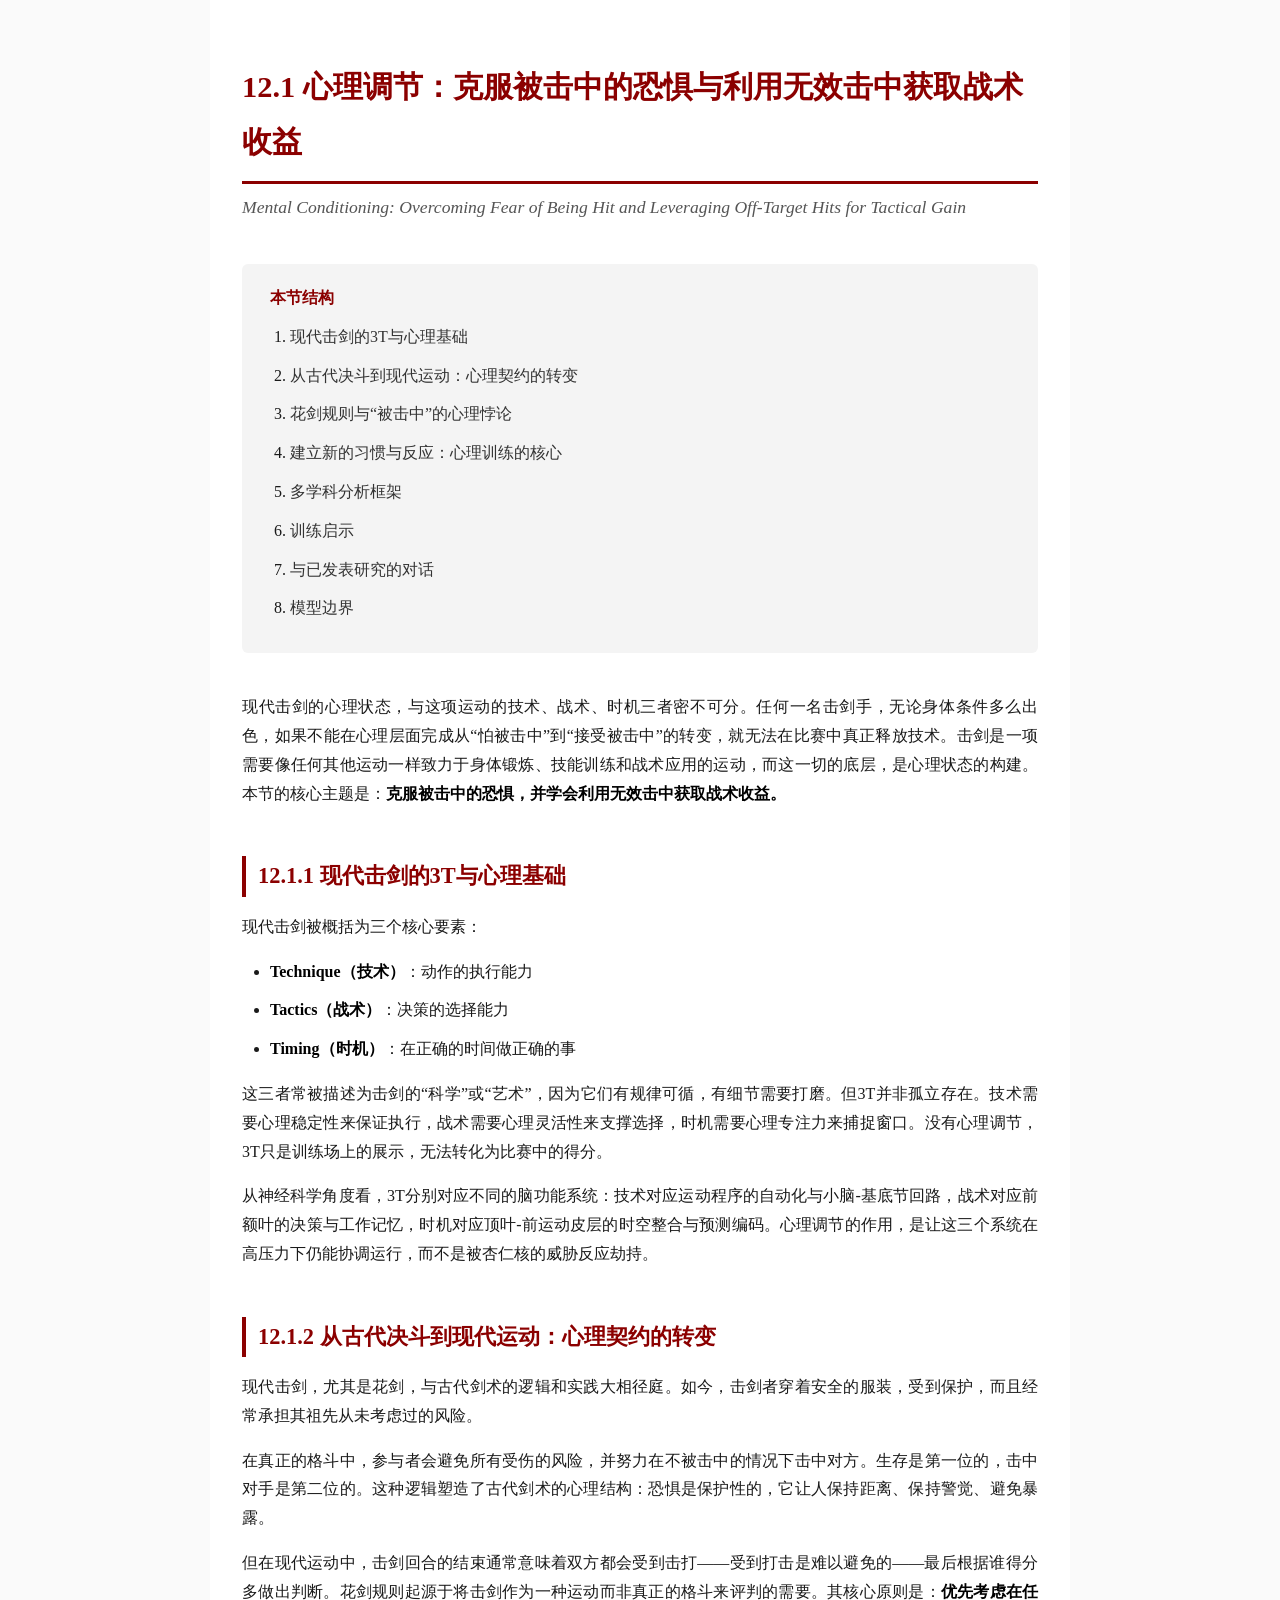
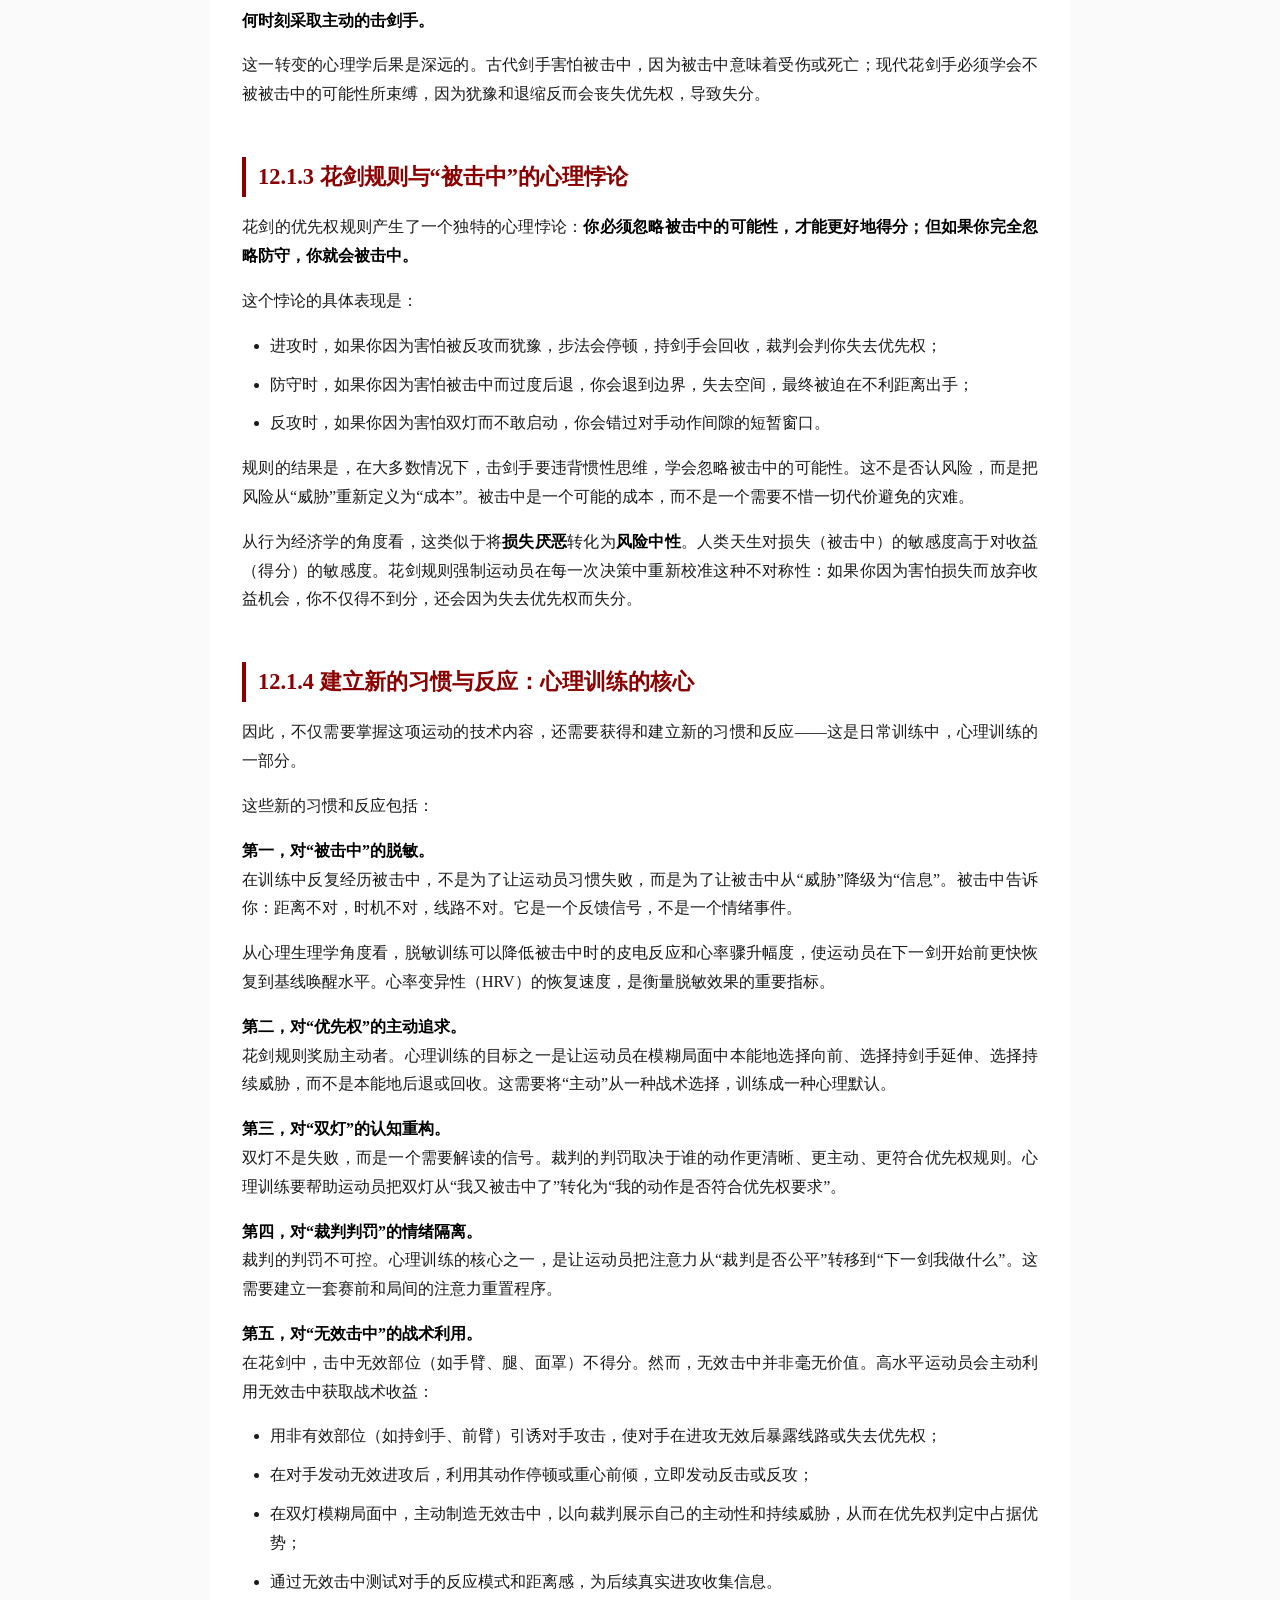
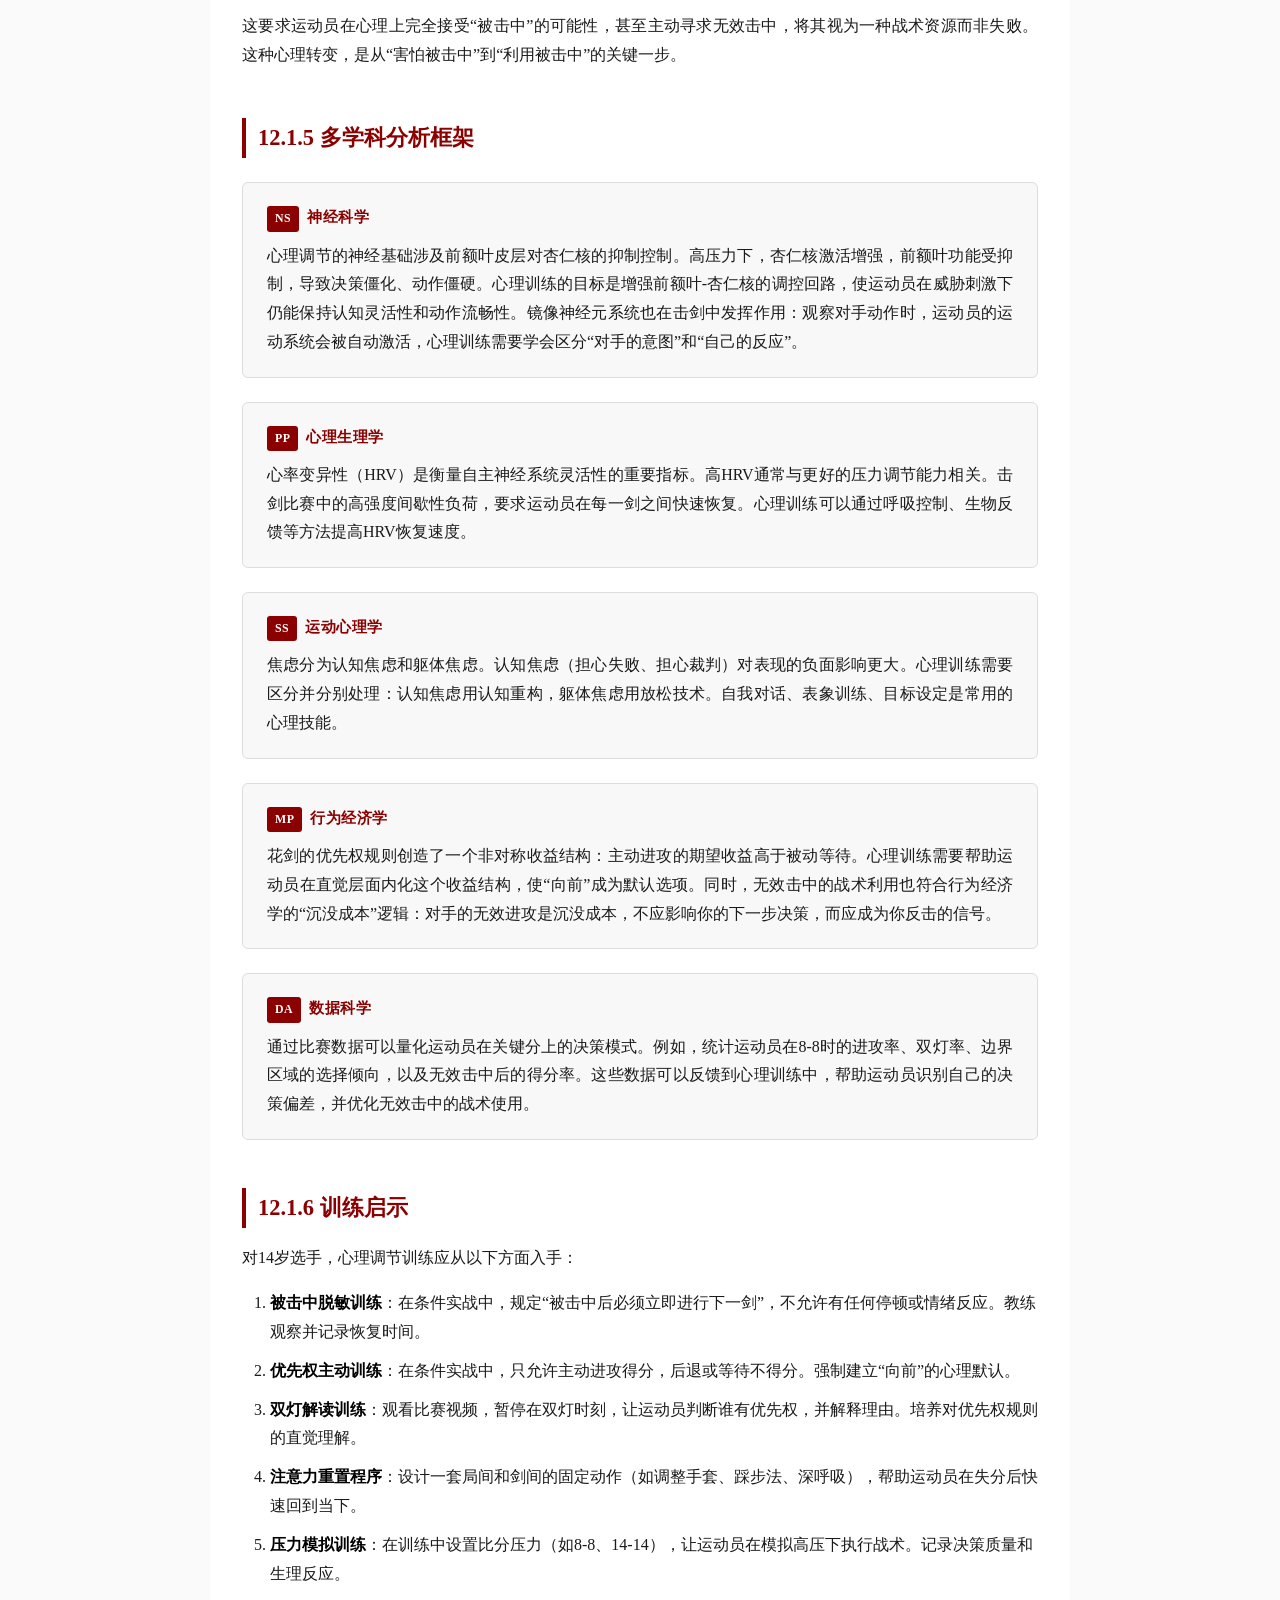
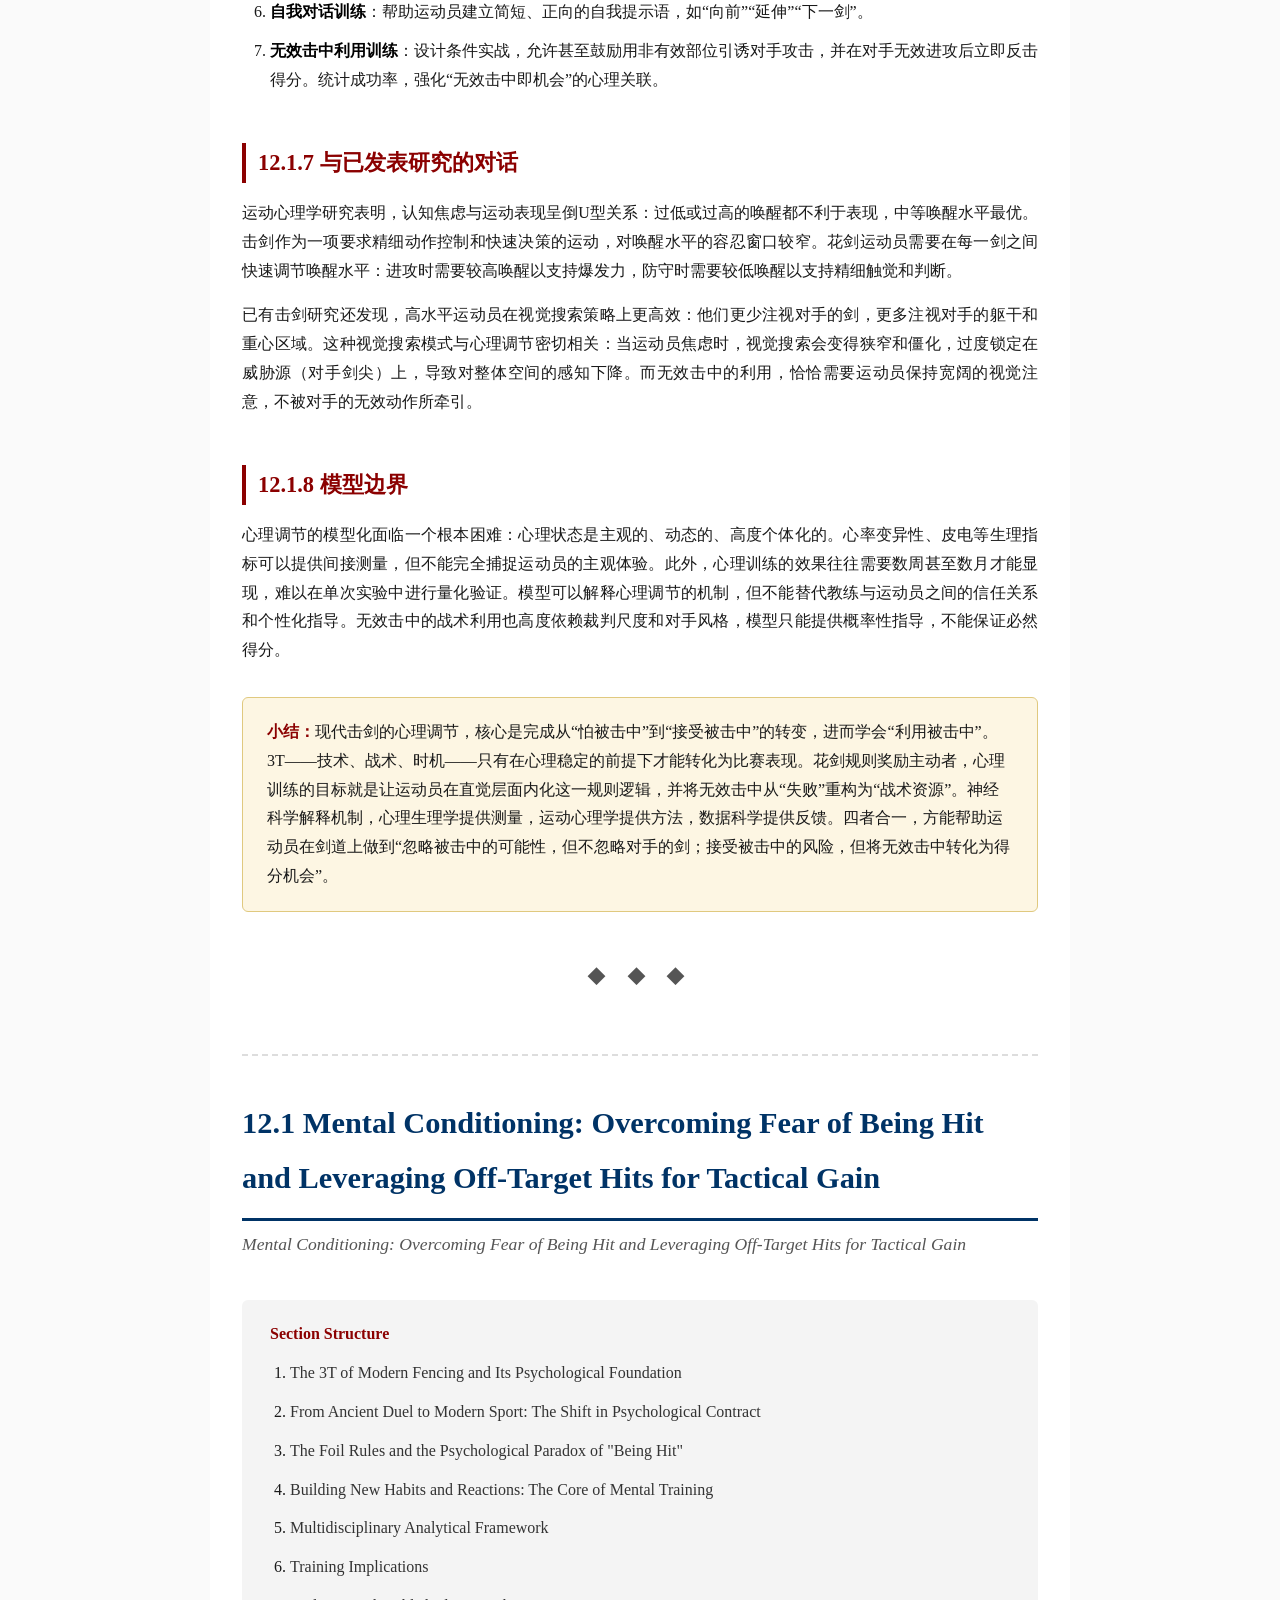
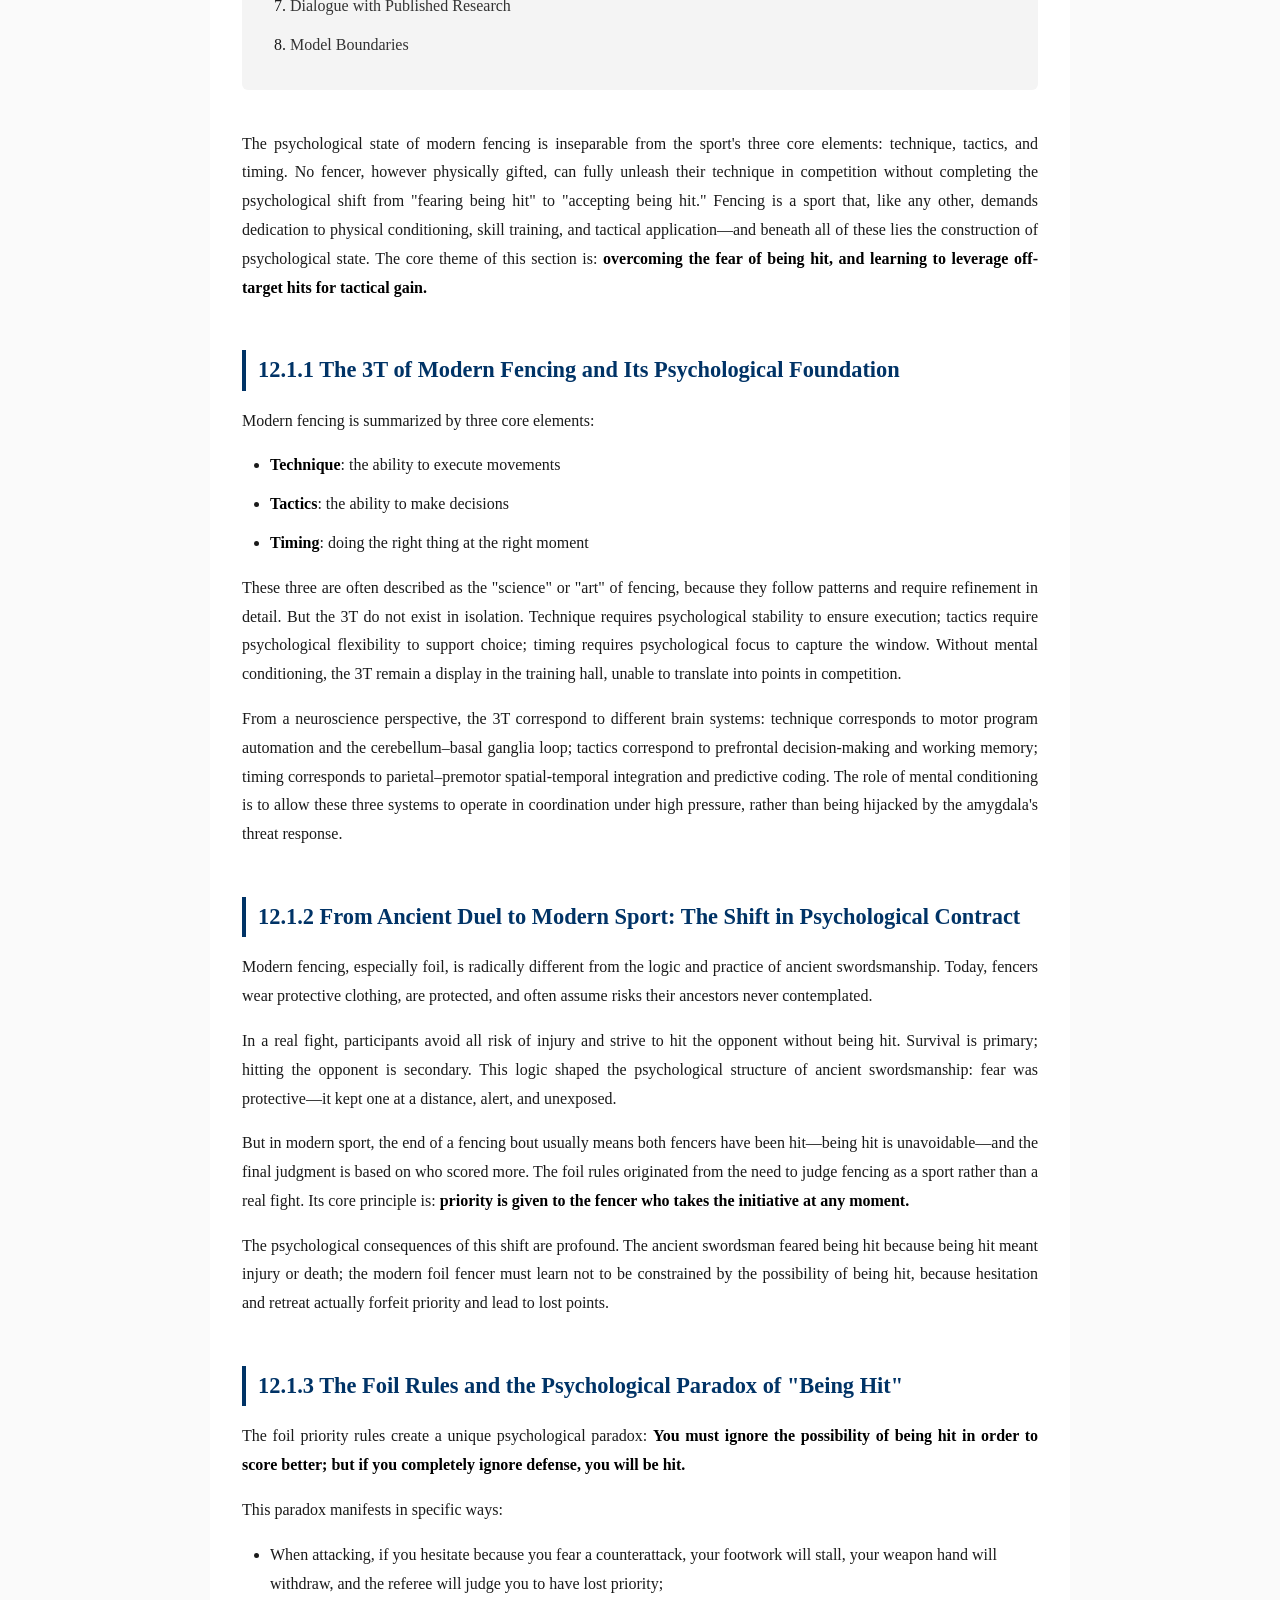
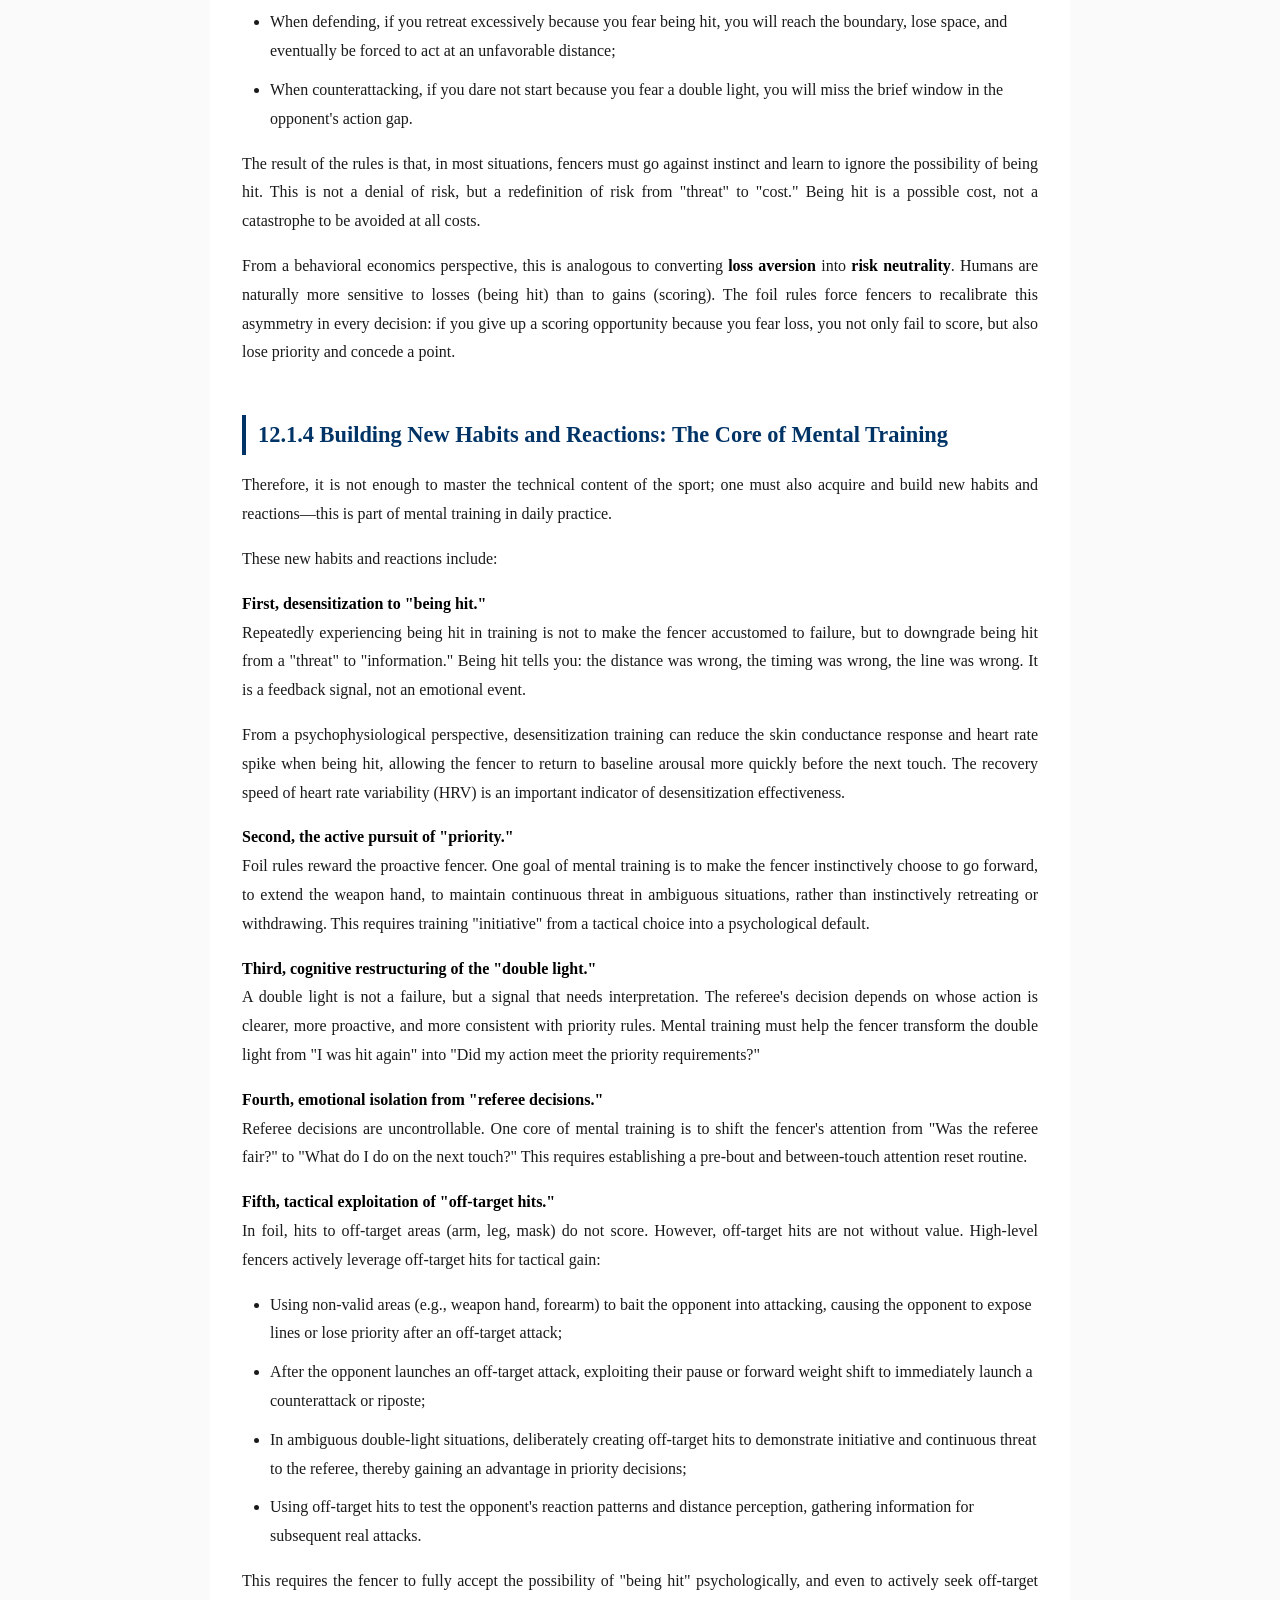
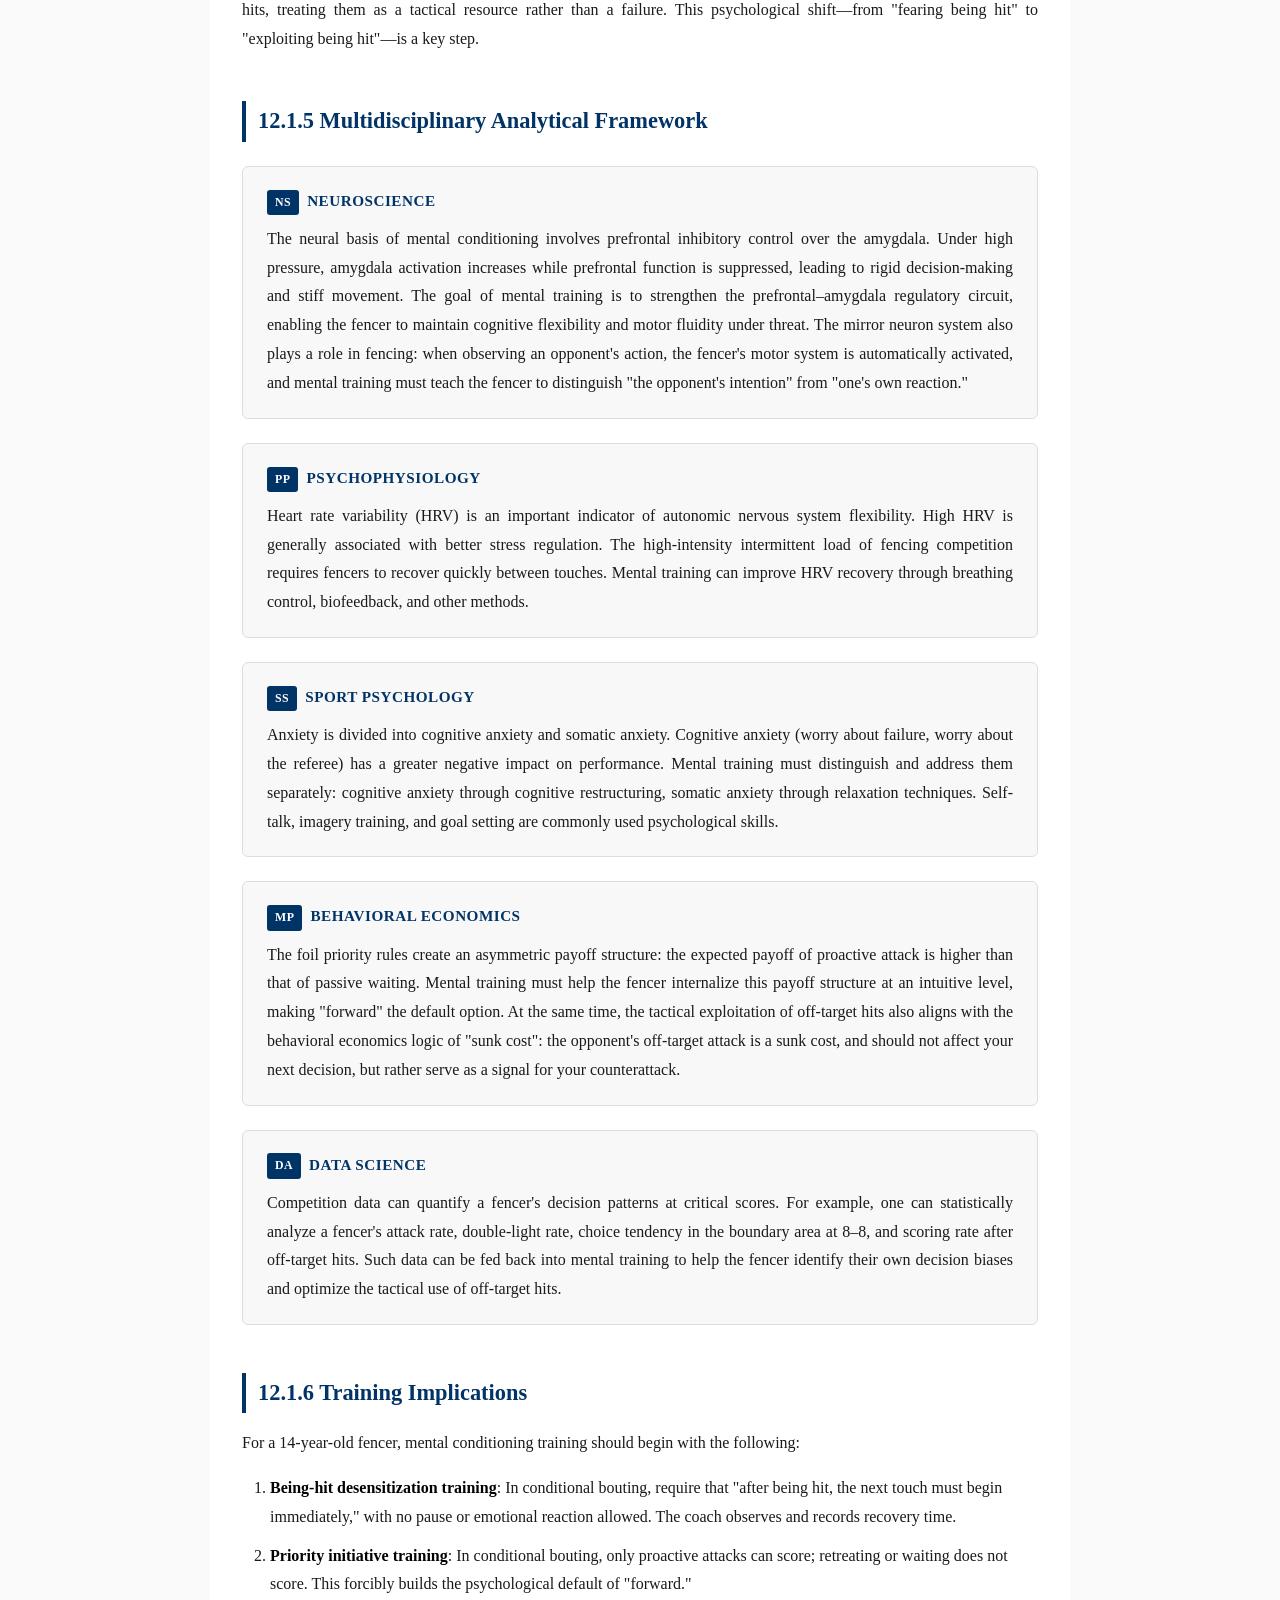
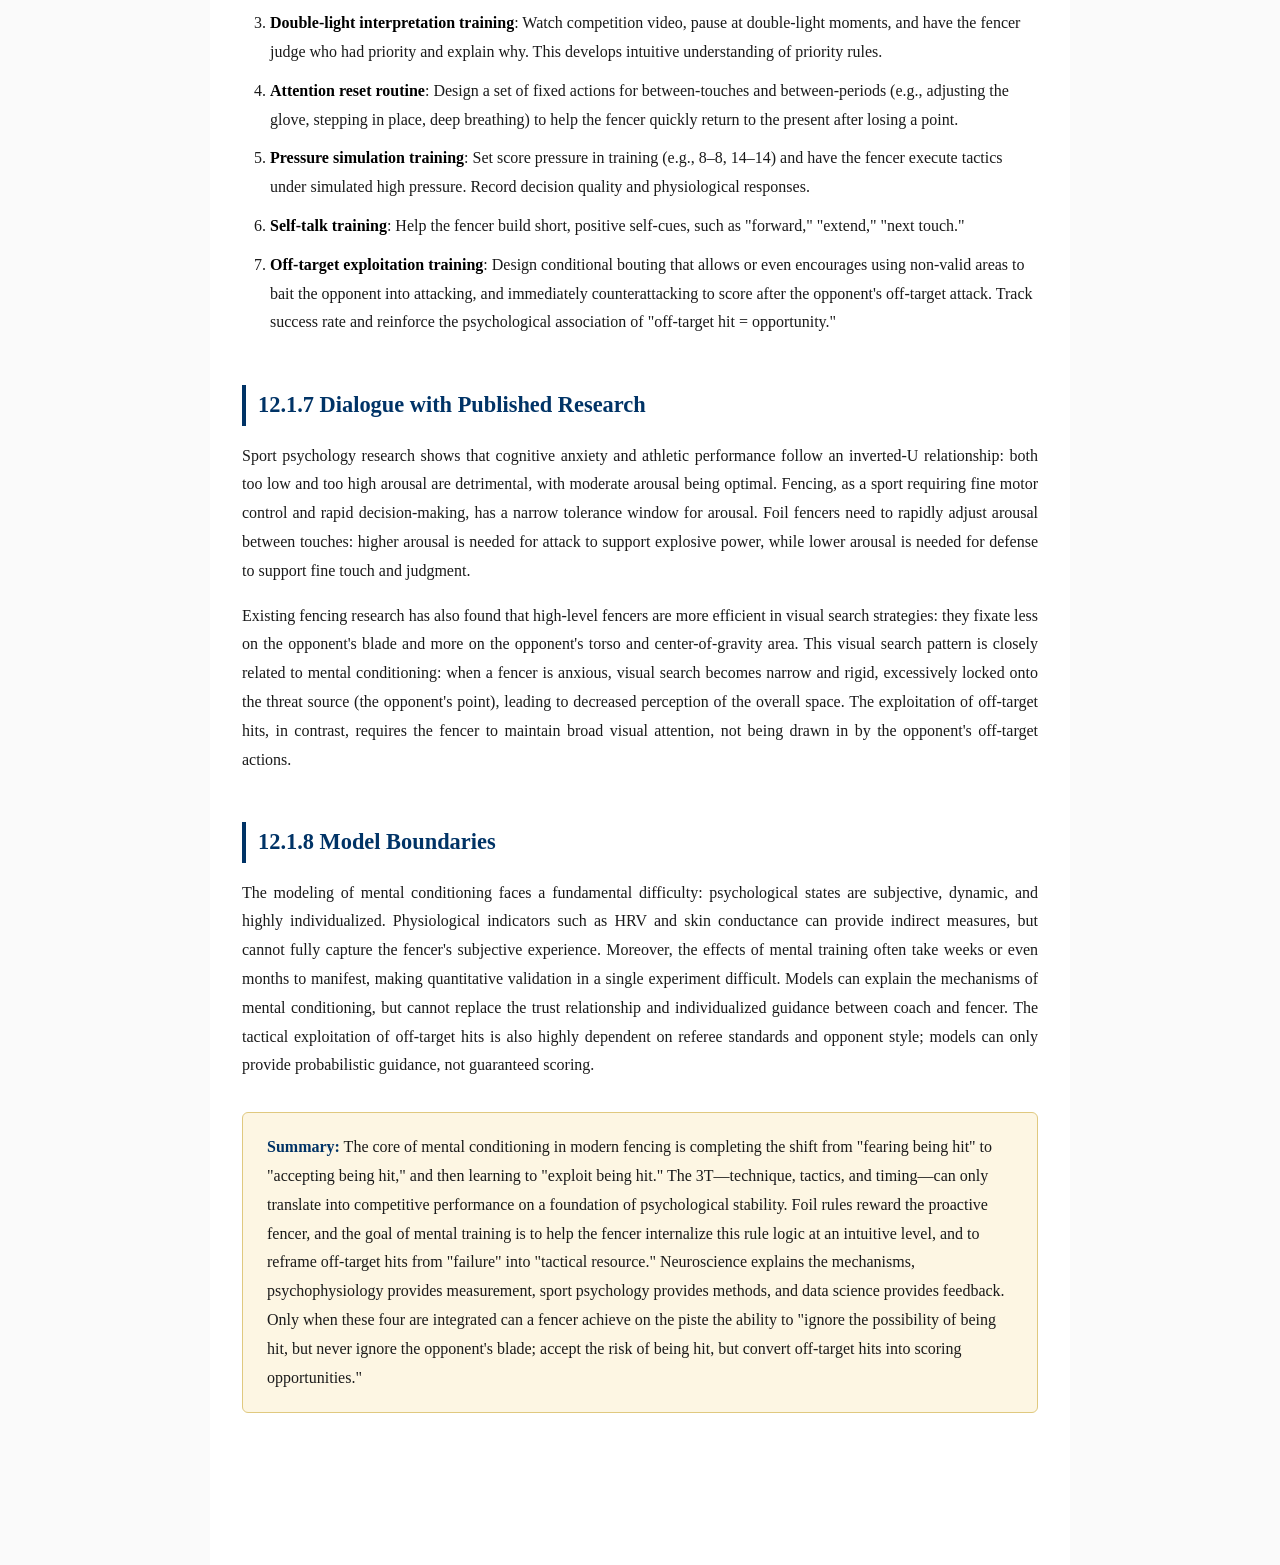
==== commit 0340de03: "Revise mental conditioning section for clarity and detail This update enhances the content of the me" ====
--- a/12_1.html
+++ b/12_1.html
@@ -213,15 +213,15 @@
 <div class="container">
 
 <!-- ==================== 中文版 ==================== -->
-<h1>12.1 心理调节</h1>
-<div class="subtitle">Mental Conditioning</div>
+<h1>12.1 心理调节：克服被击中的恐惧与利用无效击中获取战术收益</h1>
+<div class="subtitle">Mental Conditioning: Overcoming Fear of Being Hit and Leveraging Off-Target Hits for Tactical Gain</div>
 
 <div class="toc">
   <div class="toc-title">本节结构</div>
   <ol>
     <li><a href="#zh-1">现代击剑的3T与心理基础</a></li>
     <li><a href="#zh-2">从古代决斗到现代运动：心理契约的转变</a></li>
-    <li><a href="#zh-3">花剑规则与"被击中"的心理悖论</a></li>
+    <li><a href="#zh-3">花剑规则与“被击中”的心理悖论</a></li>
     <li><a href="#zh-4">建立新的习惯与反应：心理训练的核心</a></li>
     <li><a href="#zh-5">多学科分析框架</a></li>
     <li><a href="#zh-6">训练启示</a></li>
@@ -230,7 +230,7 @@
   </ol>
 </div>
 
-<p>现代击剑的心理状态，与这项运动的技术、战术、时机三者密不可分。任何一名击剑手，无论身体条件多么出色，如果不能在心理层面完成从"怕被击中"到"接受被击中"的转变，就无法在比赛中真正释放技术。击剑是一项需要像任何其他运动一样致力于身体锻炼、技能训练和战术应用的运动，而这一切的底层，是心理状态的构建。</p>
+<p>现代击剑的心理状态，与这项运动的技术、战术、时机三者密不可分。任何一名击剑手，无论身体条件多么出色，如果不能在心理层面完成从“怕被击中”到“接受被击中”的转变，就无法在比赛中真正释放技术。击剑是一项需要像任何其他运动一样致力于身体锻炼、技能训练和战术应用的运动，而这一切的底层，是心理状态的构建。本节的核心主题是：<strong>克服被击中的恐惧，并学会利用无效击中获取战术收益。</strong></p>
 
 <h2 id="zh-1">12.1.1 现代击剑的3T与心理基础</h2>
 
@@ -242,7 +242,7 @@
   <li><strong>Timing（时机）</strong>：在正确的时间做正确的事</li>
 </ul>
 
-<p>这三者常被描述为击剑的"科学"或"艺术"，因为它们有规律可循，有细节需要打磨。但3T并非孤立存在。技术需要心理稳定性来保证执行，战术需要心理灵活性来支撑选择，时机需要心理专注力来捕捉窗口。没有心理调节，3T只是训练场上的展示，无法转化为比赛中的得分。</p>
+<p>这三者常被描述为击剑的“科学”或“艺术”，因为它们有规律可循，有细节需要打磨。但3T并非孤立存在。技术需要心理稳定性来保证执行，战术需要心理灵活性来支撑选择，时机需要心理专注力来捕捉窗口。没有心理调节，3T只是训练场上的展示，无法转化为比赛中的得分。</p>
 
 <p>从神经科学角度看，3T分别对应不同的脑功能系统：技术对应运动程序的自动化与小脑-基底节回路，战术对应前额叶的决策与工作记忆，时机对应顶叶-前运动皮层的时空整合与预测编码。心理调节的作用，是让这三个系统在高压力下仍能协调运行，而不是被杏仁核的威胁反应劫持。</p>
 
@@ -256,7 +256,7 @@
 
 <p>这一转变的心理学后果是深远的。古代剑手害怕被击中，因为被击中意味着受伤或死亡；现代花剑手必须学会不被被击中的可能性所束缚，因为犹豫和退缩反而会丧失优先权，导致失分。</p>
 
-<h2 id="zh-3">12.1.3 花剑规则与"被击中"的心理悖论</h2>
+<h2 id="zh-3">12.1.3 花剑规则与“被击中”的心理悖论</h2>
 
 <p>花剑的优先权规则产生了一个独特的心理悖论：<strong>你必须忽略被击中的可能性，才能更好地得分；但如果你完全忽略防守，你就会被击中。</strong></p>
 
@@ -268,7 +268,7 @@
   <li>反攻时，如果你因为害怕双灯而不敢启动，你会错过对手动作间隙的短暂窗口。</li>
 </ul>
 
-<p>规则的结果是，在大多数情况下，击剑手要违背惯性思维，学会忽略被击中的可能性。这不是否认风险，而是把风险从"威胁"重新定义为"成本"。被击中是一个可能的成本，而不是一个需要不惜一切代价避免的灾难。</p>
+<p>规则的结果是，在大多数情况下，击剑手要违背惯性思维，学会忽略被击中的可能性。这不是否认风险，而是把风险从“威胁”重新定义为“成本”。被击中是一个可能的成本，而不是一个需要不惜一切代价避免的灾难。</p>
 
 <p>从行为经济学的角度看，这类似于将<strong>损失厌恶</strong>转化为<strong>风险中性</strong>。人类天生对损失（被击中）的敏感度高于对收益（得分）的敏感度。花剑规则强制运动员在每一次决策中重新校准这种不对称性：如果你因为害怕损失而放弃收益机会，你不仅得不到分，还会因为失去优先权而失分。</p>
 
@@ -278,25 +278,35 @@
 
 <p>这些新的习惯和反应包括：</p>
 
-<p><strong>第一，对"被击中"的脱敏。</strong><br>
-在训练中反复经历被击中，不是为了让运动员习惯失败，而是为了让被击中从"威胁"降级为"信息"。被击中告诉你：距离不对，时机不对，线路不对。它是一个反馈信号，不是一个情绪事件。</p>
+<p><strong>第一，对“被击中”的脱敏。</strong><br>
+在训练中反复经历被击中，不是为了让运动员习惯失败，而是为了让被击中从“威胁”降级为“信息”。被击中告诉你：距离不对，时机不对，线路不对。它是一个反馈信号，不是一个情绪事件。</p>
 
 <p>从心理生理学角度看，脱敏训练可以降低被击中时的皮电反应和心率骤升幅度，使运动员在下一剑开始前更快恢复到基线唤醒水平。心率变异性（HRV）的恢复速度，是衡量脱敏效果的重要指标。</p>
 
-<p><strong>第二，对"优先权"的主动追求。</strong><br>
-花剑规则奖励主动者。心理训练的目标之一是让运动员在模糊局面中本能地选择向前、选择持剑手延伸、选择持续威胁，而不是本能地后退或回收。这需要将"主动"从一种战术选择，训练成一种心理默认。</p>
-
-<p><strong>第三，对"双灯"的认知重构。</strong><br>
-双灯不是失败，而是一个需要解读的信号。裁判的判罚取决于谁的动作更清晰、更主动、更符合优先权规则。心理训练要帮助运动员把双灯从"我又被击中了"转化为"我的动作是否符合优先权要求"。</p>
-
-<p><strong>第四，对"裁判判罚"的情绪隔离。</strong><br>
-裁判的判罚不可控。心理训练的核心之一，是让运动员把注意力从"裁判是否公平"转移到"下一剑我做什么"。这需要建立一套赛前和局间的注意力重置程序。</p>
+<p><strong>第二，对“优先权”的主动追求。</strong><br>
+花剑规则奖励主动者。心理训练的目标之一是让运动员在模糊局面中本能地选择向前、选择持剑手延伸、选择持续威胁，而不是本能地后退或回收。这需要将“主动”从一种战术选择，训练成一种心理默认。</p>
+
+<p><strong>第三，对“双灯”的认知重构。</strong><br>
+双灯不是失败，而是一个需要解读的信号。裁判的判罚取决于谁的动作更清晰、更主动、更符合优先权规则。心理训练要帮助运动员把双灯从“我又被击中了”转化为“我的动作是否符合优先权要求”。</p>
+
+<p><strong>第四，对“裁判判罚”的情绪隔离。</strong><br>
+裁判的判罚不可控。心理训练的核心之一，是让运动员把注意力从“裁判是否公平”转移到“下一剑我做什么”。这需要建立一套赛前和局间的注意力重置程序。</p>
+
+<p><strong>第五，对“无效击中”的战术利用。</strong><br>
+在花剑中，击中无效部位（如手臂、腿、面罩）不得分。然而，无效击中并非毫无价值。高水平运动员会主动利用无效击中获取战术收益：</p>
+<ul>
+  <li>用非有效部位（如持剑手、前臂）引诱对手攻击，使对手在进攻无效后暴露线路或失去优先权；</li>
+  <li>在对手发动无效进攻后，利用其动作停顿或重心前倾，立即发动反击或反攻；</li>
+  <li>在双灯模糊局面中，主动制造无效击中，以向裁判展示自己的主动性和持续威胁，从而在优先权判定中占据优势；</li>
+  <li>通过无效击中测试对手的反应模式和距离感，为后续真实进攻收集信息。</li>
+</ul>
+<p>这要求运动员在心理上完全接受“被击中”的可能性，甚至主动寻求无效击中，将其视为一种战术资源而非失败。这种心理转变，是从“害怕被击中”到“利用被击中”的关键一步。</p>
 
 <h2 id="zh-5">12.1.5 多学科分析框架</h2>
 
 <div class="box">
   <div class="box-title"><span class="dimension">NS</span>神经科学</div>
-  <p style="margin-bottom:0;">心理调节的神经基础涉及前额叶皮层对杏仁核的抑制控制。高压力下，杏仁核激活增强，前额叶功能受抑制，导致决策僵化、动作僵硬。心理训练的目标是增强前额叶-杏仁核的调控回路，使运动员在威胁刺激下仍能保持认知灵活性和动作流畅性。镜像神经元系统也在击剑中发挥作用：观察对手动作时，运动员的运动系统会被自动激活，心理训练需要学会区分"对手的意图"和"自己的反应"。</p>
+  <p style="margin-bottom:0;">心理调节的神经基础涉及前额叶皮层对杏仁核的抑制控制。高压力下，杏仁核激活增强，前额叶功能受抑制，导致决策僵化、动作僵硬。心理训练的目标是增强前额叶-杏仁核的调控回路，使运动员在威胁刺激下仍能保持认知灵活性和动作流畅性。镜像神经元系统也在击剑中发挥作用：观察对手动作时，运动员的运动系统会被自动激活，心理训练需要学会区分“对手的意图”和“自己的反应”。</p>
 </div>
 
 <div class="box">
@@ -311,12 +321,12 @@
 
 <div class="box">
   <div class="box-title"><span class="dimension">MP</span>行为经济学</div>
-  <p style="margin-bottom:0;">花剑的优先权规则创造了一个非对称收益结构：主动进攻的期望收益高于被动等待。心理训练需要帮助运动员在直觉层面内化这个收益结构，使"向前"成为默认选项。</p>
+  <p style="margin-bottom:0;">花剑的优先权规则创造了一个非对称收益结构：主动进攻的期望收益高于被动等待。心理训练需要帮助运动员在直觉层面内化这个收益结构，使“向前”成为默认选项。同时，无效击中的战术利用也符合行为经济学的“沉没成本”逻辑：对手的无效进攻是沉没成本，不应影响你的下一步决策，而应成为你反击的信号。</p>
 </div>
 
 <div class="box">
   <div class="box-title"><span class="dimension">DA</span>数据科学</div>
-  <p style="margin-bottom:0;">通过比赛数据可以量化运动员在关键分上的决策模式。例如，统计运动员在8-8时的进攻率、双灯率、边界区域的选择倾向。这些数据可以反馈到心理训练中，帮助运动员识别自己的决策偏差。</p>
+  <p style="margin-bottom:0;">通过比赛数据可以量化运动员在关键分上的决策模式。例如，统计运动员在8-8时的进攻率、双灯率、边界区域的选择倾向，以及无效击中后的得分率。这些数据可以反馈到心理训练中，帮助运动员识别自己的决策偏差，并优化无效击中的战术使用。</p>
 </div>
 
 <h2 id="zh-6">12.1.6 训练启示</h2>
@@ -324,26 +334,27 @@
 <p>对14岁选手，心理调节训练应从以下方面入手：</p>
 
 <ol>
-  <li><strong>被击中脱敏训练</strong>：在条件实战中，规定"被击中后必须立即进行下一剑"，不允许有任何停顿或情绪反应。教练观察并记录恢复时间。</li>
-  <li><strong>优先权主动训练</strong>：在条件实战中，只允许主动进攻得分，后退或等待不得分。强制建立"向前"的心理默认。</li>
+  <li><strong>被击中脱敏训练</strong>：在条件实战中，规定“被击中后必须立即进行下一剑”，不允许有任何停顿或情绪反应。教练观察并记录恢复时间。</li>
+  <li><strong>优先权主动训练</strong>：在条件实战中，只允许主动进攻得分，后退或等待不得分。强制建立“向前”的心理默认。</li>
   <li><strong>双灯解读训练</strong>：观看比赛视频，暂停在双灯时刻，让运动员判断谁有优先权，并解释理由。培养对优先权规则的直觉理解。</li>
   <li><strong>注意力重置程序</strong>：设计一套局间和剑间的固定动作（如调整手套、踩步法、深呼吸），帮助运动员在失分后快速回到当下。</li>
   <li><strong>压力模拟训练</strong>：在训练中设置比分压力（如8-8、14-14），让运动员在模拟高压下执行战术。记录决策质量和生理反应。</li>
-  <li><strong>自我对话训练</strong>：帮助运动员建立简短、正向的自我提示语，如"向前""延伸""下一剑"。</li>
+  <li><strong>自我对话训练</strong>：帮助运动员建立简短、正向的自我提示语，如“向前”“延伸”“下一剑”。</li>
+  <li><strong>无效击中利用训练</strong>：设计条件实战，允许甚至鼓励用非有效部位引诱对手攻击，并在对手无效进攻后立即反击得分。统计成功率，强化“无效击中即机会”的心理关联。</li>
 </ol>
 
 <h2 id="zh-7">12.1.7 与已发表研究的对话</h2>
 
 <p>运动心理学研究表明，认知焦虑与运动表现呈倒U型关系：过低或过高的唤醒都不利于表现，中等唤醒水平最优。击剑作为一项要求精细动作控制和快速决策的运动，对唤醒水平的容忍窗口较窄。花剑运动员需要在每一剑之间快速调节唤醒水平：进攻时需要较高唤醒以支持爆发力，防守时需要较低唤醒以支持精细触觉和判断。</p>
 
-<p>已有击剑研究还发现，高水平运动员在视觉搜索策略上更高效：他们更少注视对手的剑，更多注视对手的躯干和重心区域。这种视觉搜索模式与心理调节密切相关：当运动员焦虑时，视觉搜索会变得狭窄和僵化，过度锁定在威胁源（对手剑尖）上，导致对整体空间的感知下降。</p>
+<p>已有击剑研究还发现，高水平运动员在视觉搜索策略上更高效：他们更少注视对手的剑，更多注视对手的躯干和重心区域。这种视觉搜索模式与心理调节密切相关：当运动员焦虑时，视觉搜索会变得狭窄和僵化，过度锁定在威胁源（对手剑尖）上，导致对整体空间的感知下降。而无效击中的利用，恰恰需要运动员保持宽阔的视觉注意，不被对手的无效动作所牵引。</p>
 
 <h2 id="zh-8">12.1.8 模型边界</h2>
 
-<p>心理调节的模型化面临一个根本困难：心理状态是主观的、动态的、高度个体化的。心率变异性、皮电等生理指标可以提供间接测量，但不能完全捕捉运动员的主观体验。此外，心理训练的效果往往需要数周甚至数月才能显现，难以在单次实验中进行量化验证。模型可以解释心理调节的机制，但不能替代教练与运动员之间的信任关系和个性化指导。</p>
+<p>心理调节的模型化面临一个根本困难：心理状态是主观的、动态的、高度个体化的。心率变异性、皮电等生理指标可以提供间接测量，但不能完全捕捉运动员的主观体验。此外，心理训练的效果往往需要数周甚至数月才能显现，难以在单次实验中进行量化验证。模型可以解释心理调节的机制，但不能替代教练与运动员之间的信任关系和个性化指导。无效击中的战术利用也高度依赖裁判尺度和对手风格，模型只能提供概率性指导，不能保证必然得分。</p>
 
 <div class="summary">
-  <strong>小结：</strong>现代击剑的心理调节，核心是完成从"怕被击中"到"接受被击中"的转变，并将"主动"从战术选择训练成心理默认。3T——技术、战术、时机——只有在心理稳定的前提下才能转化为比赛表现。花剑规则奖励主动者，心理训练的目标就是让运动员在直觉层面内化这一规则逻辑。神经科学解释机制，心理生理学提供测量，运动心理学提供方法，数据科学提供反馈。四者合一，方能帮助运动员在剑道上做到"忽略被击中的可能性，但不忽略对手的剑"。
+  <strong>小结：</strong>现代击剑的心理调节，核心是完成从“怕被击中”到“接受被击中”的转变，进而学会“利用被击中”。3T——技术、战术、时机——只有在心理稳定的前提下才能转化为比赛表现。花剑规则奖励主动者，心理训练的目标就是让运动员在直觉层面内化这一规则逻辑，并将无效击中从“失败”重构为“战术资源”。神经科学解释机制，心理生理学提供测量，运动心理学提供方法，数据科学提供反馈。四者合一，方能帮助运动员在剑道上做到“忽略被击中的可能性，但不忽略对手的剑；接受被击中的风险，但将无效击中转化为得分机会”。
 </div>
 
 <div class="divider">◆ ◆ ◆</div>
@@ -351,8 +362,8 @@
 <!-- ==================== 英文版 ==================== -->
 <div class="en-section">
 
-<h1>12.1 Mental Conditioning</h1>
-<div class="subtitle">Mental Conditioning</div>
+<h1>12.1 Mental Conditioning: Overcoming Fear of Being Hit and Leveraging Off-Target Hits for Tactical Gain</h1>
+<div class="subtitle">Mental Conditioning: Overcoming Fear of Being Hit and Leveraging Off-Target Hits for Tactical Gain</div>
 
 <div class="toc">
   <div class="toc-title">Section Structure</div>
@@ -368,7 +379,7 @@
   </ol>
 </div>
 
-<p>The psychological state of modern fencing is inseparable from the sport's three core elements: technique, tactics, and timing. No fencer, however physically gifted, can fully unleash their technique in competition without completing the psychological shift from "fearing being hit" to "accepting being hit." Fencing is a sport that, like any other, demands dedication to physical conditioning, skill training, and tactical application—and beneath all of these lies the construction of psychological state.</p>
+<p>The psychological state of modern fencing is inseparable from the sport's three core elements: technique, tactics, and timing. No fencer, however physically gifted, can fully unleash their technique in competition without completing the psychological shift from "fearing being hit" to "accepting being hit." Fencing is a sport that, like any other, demands dedication to physical conditioning, skill training, and tactical application—and beneath all of these lies the construction of psychological state. The core theme of this section is: <strong>overcoming the fear of being hit, and learning to leverage off-target hits for tactical gain.</strong></p>
 
 <h2 id="en-1">12.1.1 The 3T of Modern Fencing and Its Psychological Foundation</h2>
 
@@ -430,6 +441,16 @@
 <p><strong>Fourth, emotional isolation from "referee decisions."</strong><br>
 Referee decisions are uncontrollable. One core of mental training is to shift the fencer's attention from "Was the referee fair?" to "What do I do on the next touch?" This requires establishing a pre-bout and between-touch attention reset routine.</p>
 
+<p><strong>Fifth, tactical exploitation of "off-target hits."</strong><br>
+In foil, hits to off-target areas (arm, leg, mask) do not score. However, off-target hits are not without value. High-level fencers actively leverage off-target hits for tactical gain:</p>
+<ul>
+  <li>Using non-valid areas (e.g., weapon hand, forearm) to bait the opponent into attacking, causing the opponent to expose lines or lose priority after an off-target attack;</li>
+  <li>After the opponent launches an off-target attack, exploiting their pause or forward weight shift to immediately launch a counterattack or riposte;</li>
+  <li>In ambiguous double-light situations, deliberately creating off-target hits to demonstrate initiative and continuous threat to the referee, thereby gaining an advantage in priority decisions;</li>
+  <li>Using off-target hits to test the opponent's reaction patterns and distance perception, gathering information for subsequent real attacks.</li>
+</ul>
+<p>This requires the fencer to fully accept the possibility of "being hit" psychologically, and even to actively seek off-target hits, treating them as a tactical resource rather than a failure. This psychological shift—from "fearing being hit" to "exploiting being hit"—is a key step.</p>
+
 <h2 id="en-5">12.1.5 Multidisciplinary Analytical Framework</h2>
 
 <div class="box">
@@ -449,12 +470,12 @@
 
 <div class="box">
   <div class="box-title"><span class="dimension">MP</span>Behavioral Economics</div>
-  <p style="margin-bottom:0;">The foil priority rules create an asymmetric payoff structure: the expected payoff of proactive attack is higher than that of passive waiting. Mental training must help the fencer internalize this payoff structure at an intuitive level, making "forward" the default option.</p>
+  <p style="margin-bottom:0;">The foil priority rules create an asymmetric payoff structure: the expected payoff of proactive attack is higher than that of passive waiting. Mental training must help the fencer internalize this payoff structure at an intuitive level, making "forward" the default option. At the same time, the tactical exploitation of off-target hits also aligns with the behavioral economics logic of "sunk cost": the opponent's off-target attack is a sunk cost, and should not affect your next decision, but rather serve as a signal for your counterattack.</p>
 </div>
 
 <div class="box">
   <div class="box-title"><span class="dimension">DA</span>Data Science</div>
-  <p style="margin-bottom:0;">Competition data can quantify a fencer's decision patterns at critical scores. For example, one can statistically analyze a fencer's attack rate, double-light rate, and choice tendency in the boundary area at 8–8. Such data can be fed back into mental training to help the fencer identify their own decision biases.</p>
+  <p style="margin-bottom:0;">Competition data can quantify a fencer's decision patterns at critical scores. For example, one can statistically analyze a fencer's attack rate, double-light rate, choice tendency in the boundary area at 8–8, and scoring rate after off-target hits. Such data can be fed back into mental training to help the fencer identify their own decision biases and optimize the tactical use of off-target hits.</p>
 </div>
 
 <h2 id="en-6">12.1.6 Training Implications</h2>
@@ -468,20 +489,21 @@
   <li><strong>Attention reset routine</strong>: Design a set of fixed actions for between-touches and between-periods (e.g., adjusting the glove, stepping in place, deep breathing) to help the fencer quickly return to the present after losing a point.</li>
   <li><strong>Pressure simulation training</strong>: Set score pressure in training (e.g., 8–8, 14–14) and have the fencer execute tactics under simulated high pressure. Record decision quality and physiological responses.</li>
   <li><strong>Self-talk training</strong>: Help the fencer build short, positive self-cues, such as "forward," "extend," "next touch."</li>
+  <li><strong>Off-target exploitation training</strong>: Design conditional bouting that allows or even encourages using non-valid areas to bait the opponent into attacking, and immediately counterattacking to score after the opponent's off-target attack. Track success rate and reinforce the psychological association of "off-target hit = opportunity."</li>
 </ol>
 
 <h2 id="en-7">12.1.7 Dialogue with Published Research</h2>
 
 <p>Sport psychology research shows that cognitive anxiety and athletic performance follow an inverted-U relationship: both too low and too high arousal are detrimental, with moderate arousal being optimal. Fencing, as a sport requiring fine motor control and rapid decision-making, has a narrow tolerance window for arousal. Foil fencers need to rapidly adjust arousal between touches: higher arousal is needed for attack to support explosive power, while lower arousal is needed for defense to support fine touch and judgment.</p>
 
-<p>Existing fencing research has also found that high-level fencers are more efficient in visual search strategies: they fixate less on the opponent's blade and more on the opponent's torso and center-of-gravity area. This visual search pattern is closely related to mental conditioning: when a fencer is anxious, visual search becomes narrow and rigid, excessively locked onto the threat source (the opponent's point), leading to decreased perception of the overall space.</p>
+<p>Existing fencing research has also found that high-level fencers are more efficient in visual search strategies: they fixate less on the opponent's blade and more on the opponent's torso and center-of-gravity area. This visual search pattern is closely related to mental conditioning: when a fencer is anxious, visual search becomes narrow and rigid, excessively locked onto the threat source (the opponent's point), leading to decreased perception of the overall space. The exploitation of off-target hits, in contrast, requires the fencer to maintain broad visual attention, not being drawn in by the opponent's off-target actions.</p>
 
 <h2 id="en-8">12.1.8 Model Boundaries</h2>
 
-<p>The modeling of mental conditioning faces a fundamental difficulty: psychological states are subjective, dynamic, and highly individualized. Physiological indicators such as HRV and skin conductance can provide indirect measures, but cannot fully capture the fencer's subjective experience. Moreover, the effects of mental training often take weeks or even months to manifest, making quantitative validation in a single experiment difficult. Models can explain the mechanisms of mental conditioning, but cannot replace the trust relationship and individualized guidance between coach and fencer.</p>
+<p>The modeling of mental conditioning faces a fundamental difficulty: psychological states are subjective, dynamic, and highly individualized. Physiological indicators such as HRV and skin conductance can provide indirect measures, but cannot fully capture the fencer's subjective experience. Moreover, the effects of mental training often take weeks or even months to manifest, making quantitative validation in a single experiment difficult. Models can explain the mechanisms of mental conditioning, but cannot replace the trust relationship and individualized guidance between coach and fencer. The tactical exploitation of off-target hits is also highly dependent on referee standards and opponent style; models can only provide probabilistic guidance, not guaranteed scoring.</p>
 
 <div class="summary">
-  <strong>Summary:</strong> The core of mental conditioning in modern fencing is completing the shift from "fearing being hit" to "accepting being hit," and training "initiative" from a tactical choice into a psychological default. The 3T—technique, tactics, and timing—can only translate into competitive performance on a foundation of psychological stability. Foil rules reward the proactive fencer, and the goal of mental training is to help the fencer internalize this rule logic at an intuitive level. Neuroscience explains the mechanisms, psychophysiology provides measurement, sport psychology provides methods, and data science provides feedback. Only when these four are integrated can a fencer achieve on the piste the ability to "ignore the possibility of being hit, but never ignore the opponent's blade."
+  <strong>Summary:</strong> The core of mental conditioning in modern fencing is completing the shift from "fearing being hit" to "accepting being hit," and then learning to "exploit being hit." The 3T—technique, tactics, and timing—can only translate into competitive performance on a foundation of psychological stability. Foil rules reward the proactive fencer, and the goal of mental training is to help the fencer internalize this rule logic at an intuitive level, and to reframe off-target hits from "failure" into "tactical resource." Neuroscience explains the mechanisms, psychophysiology provides measurement, sport psychology provides methods, and data science provides feedback. Only when these four are integrated can a fencer achieve on the piste the ability to "ignore the possibility of being hit, but never ignore the opponent's blade; accept the risk of being hit, but convert off-target hits into scoring opportunities."
 </div>
 
 </div><!-- /en-section -->
